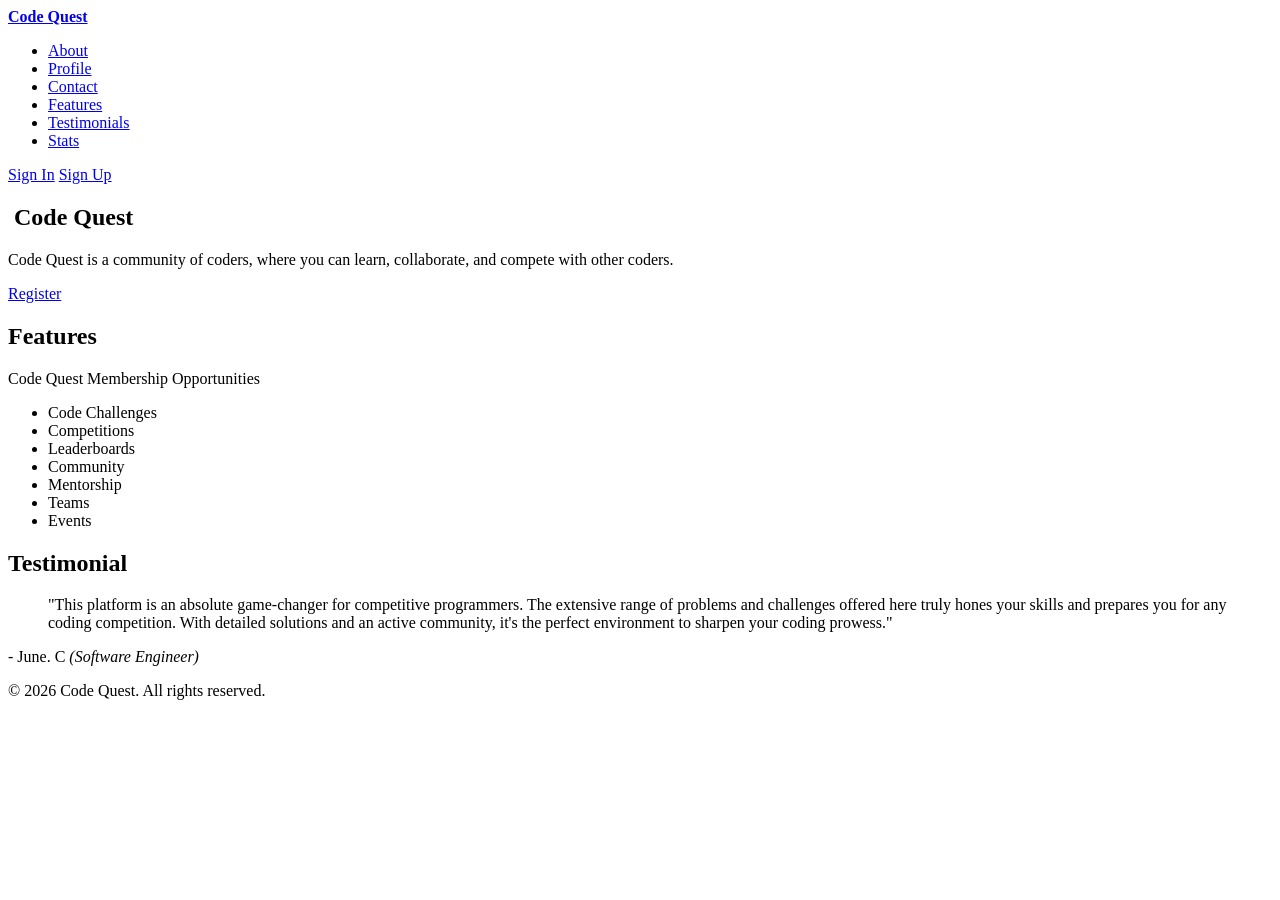
==== index.html @ 1eb3b2ab "HTML phase 1" ====
<!DOCTYPE html>
<html lang="en">
<head>
    <meta charset="UTF-8">
    <meta name="viewport" content="width=device-width, initial-scale=1.0">
    <title>Code Quest</title>
</head>
<body>
    <!-- Navbar -->
    <header>
        <nav>
            <div class="logo">
                <a href="index.html"><strong>Code Quest</strong></a>
            </div>
            <ul class="nav-links">
                <li><a href="about.html">About</a></li>
                <li><a href="profile.html">Profile</a></li>
                <li><a href="contact.html">Contact</a></li>
                <li><a href="features.html">Features</a></li>
                <li><a href="testimonial.html">Testimonials</a></li>
                <li><a href="stats.html">Stats</a></li>
            </ul>
            <div class="nav-cta">
                <!-- <a href="https://codequest.com/register">Register</a> -->
                <a href="signin.html" class="btn-secondary">Sign In</a>
                <a href="signup.html" class="btn-primary">Sign Up</a>
            </div>
        </nav>
    </header>

    <main>
        <section class="hero">
            <div class="hero-content">
                <h1>
                    <img src="assets/logo.svg" alt="" class="title-logo">
                    Code Quest
                    <img src="assets/logo.svg" alt="" class="title-logo">
                </h1>
                <p>Code Quest is a community of coders, where you can learn, collaborate, and compete with other coders.</p>
                <a href="https://codequest.com/register" class="btn-primary">Register</a>
            </div>
        </section>

        <section class="features">
            <div class="features-content">
                <h2>Features</h2>
                <p>Code Quest Membership Opportunities</p>
                <ul>
                    <li>Code Challenges</li>
                    <li>Competitions</li>
                    <li>Leaderboards</li>
                    <li>Community</li>
                    <li>Mentorship</li>
                    <li>Teams</li>
                    <li>Events</li>
                </ul>
            </div>
        </section>
    </main>

    <!-- testimonial-->
    <section class="testimonial-section">

        <h2>Testimonial</h2>

        <div class="testimonial-card">
        <blockquote>
            "This platform is an absolute game-changer for competitive programmers. The extensive range of problems and challenges offered here truly hones your skills and prepares you for any coding competition. With detailed solutions and an active community, it's the perfect environment to sharpen your coding prowess."
        </blockquote>
        <p class="author"> - June. C <cite>(Software Engineer)</cite></p>
        </div>
    </section>

    <!-- Footer -->
    <footer>
        <div class="footer-content">
            <p>&copy; 2026 Code Quest. All rights reserved.</p>
        </div>
    </footer>
</body>
</html>
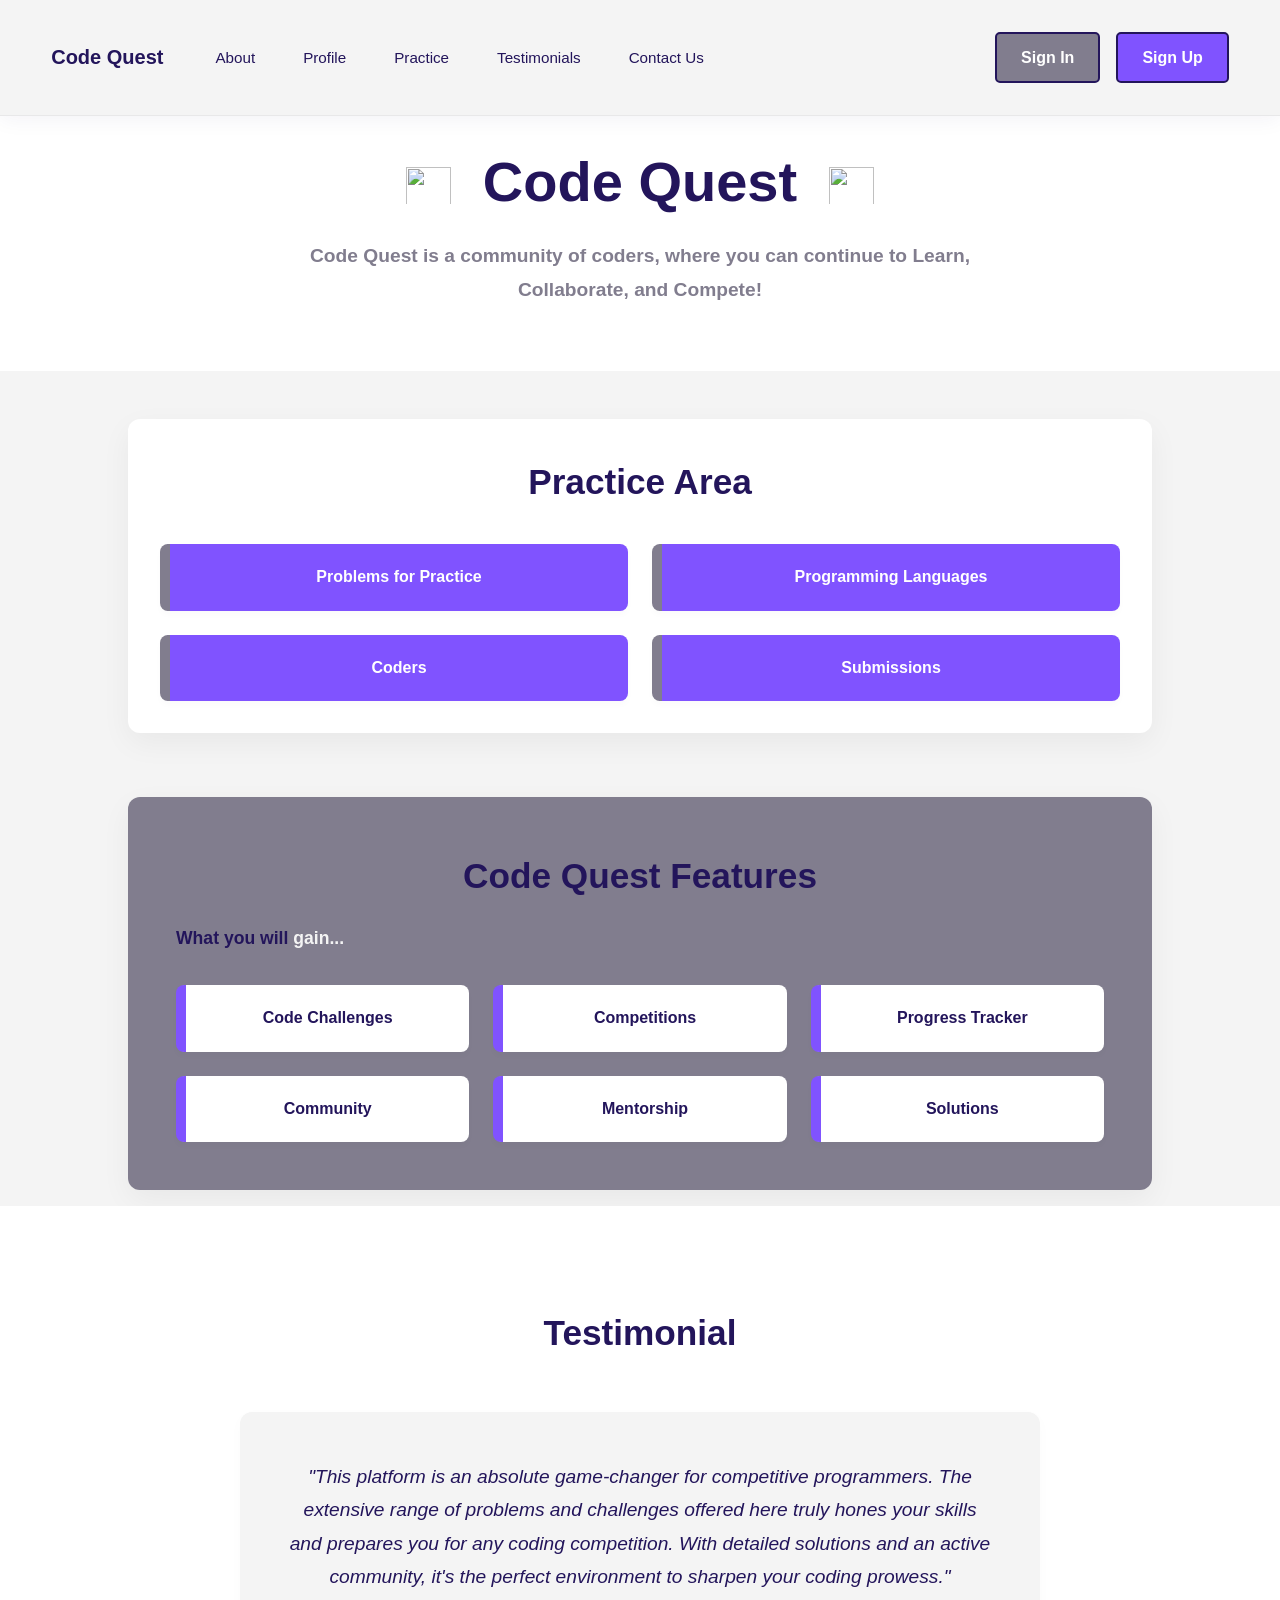
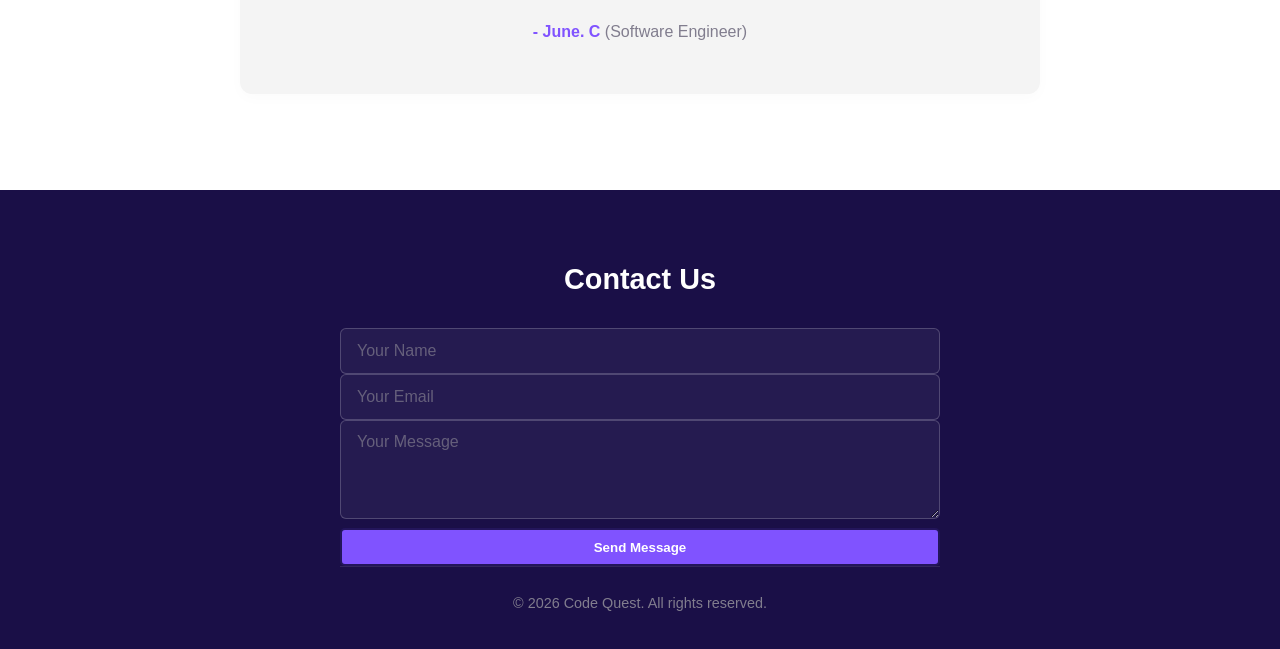
==== commit 26a013b5: "css first three pages" ====
--- a/index.html
+++ b/index.html
@@ -4,6 +4,7 @@
     <meta charset="UTF-8">
     <meta name="viewport" content="width=device-width, initial-scale=1.0">
     <title>Code Quest</title>
+    <link rel="stylesheet" href="style.css">
 </head>
 <body>
     <!-- Navbar -->
@@ -15,19 +16,19 @@
             <ul class="nav-links">
                 <li><a href="about.html">About</a></li>
                 <li><a href="profile.html">Profile</a></li>
-                <li><a href="contact.html">Contact</a></li>
-                <li><a href="features.html">Features</a></li>
+                <li><a href="practice.html">Practice</a></li>
                 <li><a href="testimonial.html">Testimonials</a></li>
-                <li><a href="stats.html">Stats</a></li>
+                <li><a href="contactus.html">Contact Us</a></li>
             </ul>
             <div class="nav-cta">
                 <!-- <a href="https://codequest.com/register">Register</a> -->
+                <h2>Register</h2>
                 <a href="signin.html" class="btn-secondary">Sign In</a>
                 <a href="signup.html" class="btn-primary">Sign Up</a>
             </div>
         </nav>
     </header>
-
+    <!-- hero section-->
     <main>
         <section class="hero">
             <div class="hero-content">
@@ -36,23 +37,35 @@
                     Code Quest
                     <img src="assets/logo.svg" alt="" class="title-logo">
                 </h1>
-                <p>Code Quest is a community of coders, where you can learn, collaborate, and compete with other coders.</p>
-                <a href="https://codequest.com/register" class="btn-primary">Register</a>
+                <p>Code Quest is a community of coders, where you can continue to Learn, Collaborate, and Compete!</p>
             </div>
         </section>
 
-        <section class="features">
-            <div class="features-content">
-                <h2>Features</h2>
-                <p>Code Quest Membership Opportunities</p>
-                <ul>
+    <!-- practice section-->
+        <section class="practice-section">
+            <div class="practice-card">
+                <h2>Practice Area</h2>
+                <ul class="practice-content">
+                    <li>Problems for Practice</li>
+                    <li>Programming Languages</li>
+                    <li>Coders</li>
+                    <li>Submissions</li>
+                </ul>
+            </div>
+        </section>
+
+    <!-- features section-->
+        <section class="features-section">
+            <div class="features-card">
+                <h2>Code Quest Features</h2>
+                <p> What you will <span>gain...</span></p>
+                <ul class="features-content">
                     <li>Code Challenges</li>
                     <li>Competitions</li>
-                    <li>Leaderboards</li>
+                    <li>Progress Tracker</li>
                     <li>Community</li>
                     <li>Mentorship</li>
-                    <li>Teams</li>
-                    <li>Events</li>
+                    <li>Solutions</li>
                 </ul>
             </div>
         </section>
@@ -72,9 +85,24 @@
     </section>
 
     <!-- Footer -->
-    <footer>
-        <div class="footer-content">
+    <footer class="footer-section">
+        <div class="footer-container">
+            <form class="footer-form" action="#" method="POST">
+                <h3>Contact Us</h3>
+                <div class="footer-input-group">
+                    <input type="text" name="name" placeholder="Your Name" required>
+                </div>
+                <div class="footer-input-group">
+                    <input type="email" name="email" placeholder="Your Email" required>
+                </div>
+                <div class="footer-input-group">
+                    <textarea name="message" rows="4" placeholder="Your Message" required></textarea>
+                </div>
+                <button type="submit" class="btn-primary">Send Message</button>
+            </form>
+            <div class="footer-content">
             <p>&copy; 2026 Code Quest. All rights reserved.</p>
+            </div>
         </div>
     </footer>
 </body>
--- a/style.css
+++ b/style.css
@@ -0,0 +1,487 @@
+@import url('https://googleapis.com');
+
+/* color palette */
+:root {
+  --primary: #8053FF;
+  --body-text: #23155B;
+  --gray-light: #817d8e;
+  --white: #ffffff;
+  --bg-color: #f4f4f4;
+  --dark-purple: #1a0f47; 
+  
+  /* Typography Variables*/
+  --font-main: 'Martel Sans', 'Noto Sans Khojki', sans-serif;
+}
+
+* {
+  box-sizing: border-box;
+  margin: 0;
+  padding: 0;
+}
+
+header {
+  background-color: var(--bg-color);
+  box-shadow: 0 4px 20px rgba(35, 21, 91, 0.05);
+  border-bottom: 1px solid rgba(129, 125, 142, 0.1) ;
+  position: sticky;
+  top: 0;
+  z-index: 100;
+}
+
+body {
+  font-family: var(--font-main);
+  background-color: var(--bg-color);
+  color: var(--body-text);
+  line-height: 1.75;
+}
+/* navbar */
+
+.btn-primary {
+  display: inline-block;
+  background-color: var(--primary);
+  color: var(--white);
+  padding: 0.6rem 1.5rem;
+  border: 2px solid var(--body-text);
+  border-radius: 5px;
+  cursor: pointer;
+  font-weight: 700;
+  text-decoration: none;
+  transition: background-color 0.2s ease;
+}
+
+.btn-primary:hover {
+  background-color: var(--body-text);
+}
+
+.btn-secondary {
+  color: var(--white);
+  border: 2px solid var(--body-text);
+  background-color: var(--gray-light);
+  padding: 0.6rem 1.5rem;
+  text-decoration: none;
+  font-weight: 700;
+  border-radius: 5px;
+  transition: all 0.2s ease;
+}
+
+.btn-secondary:hover {
+  background-color: var(--body-text);
+}
+
+.logo a {
+  display: flex;
+  text-decoration: none;
+  color: var(--body-text);
+  font-size: 1.25rem;
+}
+
+nav {
+  display: grid;
+  grid-template-columns: auto max-content 1fr;
+  align-items: center;
+  padding: 2rem 4%;
+  max-width: 1400px;
+  margin: 0 auto;
+  gap: 3.25rem;
+}
+
+.nav-links {
+  display: flex;
+  flex-direction: row;
+  flex-wrap: nowrap; 
+  list-style: none;
+  text-align: center;
+  gap: 3rem;             /* Balanced spacing */
+  width: 100%;
+  margin: 0;
+  padding: 0;
+}
+
+.nav-links a {
+  text-decoration: none;
+  color: var(--body-text);
+  font-size: 0.95rem;
+  font-weight: 500;
+  white-space: nowrap;     /* Hard block against individual word wrapping */
+}
+
+.nav-cta {
+  display: flex;
+  justify-content: flex-end; /* Forces buttons to stick cleanly to the right side */
+  align-items: center;
+  gap: 1rem;
+}
+
+.nav-cta h2 {
+  display: none; /* Hides the extra heading text in the CTA area */
+}
+
+/* Hero Section */
+.hero {
+  display: flex;
+  align-items: center;
+  justify-content: center;
+  padding: 2rem 5%;
+  text-align: center;
+  background-color: var(--white);
+}
+
+.hero-content {
+  max-width: 700px;
+}
+
+.hero-content h1 {
+  font-size: 3.5rem;
+  margin-bottom: 1.5rem;
+  line-height: 1.2;
+  display: flex;
+  align-items: center;
+  justify-content: center;
+  gap: 2rem;
+}
+
+.title-logo {
+  width: 45px;
+  height: 45px;
+}
+
+.hero-content p {
+  font-size: 1.2rem;
+  color: var(--gray-light);
+  font-weight: 700;
+  margin-bottom: 2rem;
+}
+
+/*Practice Area*/
+.practice-section {
+  padding: 3rem 10%;
+  max-width: 1400px;
+  margin: 0 auto;
+}
+
+.practice-card {
+  background-color: var(--white);
+  padding: 2rem;
+  border-radius: 12px;
+  box-shadow: 0 10px 30px rgba(0,0,0,0.05);
+  width: auto;
+}
+
+.practice-card h2 {
+  text-align: center;
+  font-size: 2.2rem;
+  margin-bottom: 2rem
+}
+
+.practice-content {
+  display: grid;
+  grid-template-columns: repeat(2, 1fr);
+  gap: 1.5rem;
+  list-style: none;
+}
+
+.practice-content li {
+  background: var(--primary);
+  padding: 1.2rem;
+  border-radius: 8px;
+  text-align: center;
+  font-weight: 700;
+  box-shadow: 0 4px 6px rgba(0, 0, 0, 0.02);
+  border-left: 10px solid var(--gray-light);
+  color: var(--white);
+}
+
+/* Features Sections */
+.features-section {
+  padding: 1rem 10%;
+  max-width: 1400px;
+  margin: 0 auto;
+}
+
+.features-card {
+  background-color: var(--gray-light);
+  padding: 3rem;
+  border-radius: 12px;
+  box-shadow: 0 10px 30px rgba(0,0,0,0.05);
+  width: auto;
+}
+
+.features-card h2 {
+  text-align: center;
+  font-size: 2.2rem;
+  margin-bottom: 1rem
+}
+
+.features-card p {
+  text-align: left;
+  color: var(--body-text);
+  font-size: 1.1rem;
+  font-weight: 700;
+  margin-top: 0rem;
+  margin-bottom: 2rem;
+}
+
+.features-card p span {
+  color:var(--bg-color);
+  font-weight: 700;
+}
+
+.features-content {
+  display: grid;
+  grid-template-columns: repeat(3, 1fr);
+  gap: 1.5rem;
+  list-style: none;
+}
+
+.features-content li {
+  background: var(--white);
+  padding: 1.2rem;
+  border-radius: 8px;
+  text-align: center;
+  font-weight: 700;
+  box-shadow: 0 4px 6px rgba(0, 0, 0, 0.02);
+  border-left: 10px solid var(--primary);
+}
+
+/* Testimonials Section */
+.testimonial-section {
+  padding: 6rem 10%;
+  background-color: var(--white);
+  text-align: center;
+}
+
+.testimonial-section h2 {
+  font-size: 2.2rem;
+  margin-bottom: 3rem;
+}
+.testimonial-card {
+  background: var(--bg-color);
+  padding: 3rem;
+  border-radius: 12px;
+  max-width: 800px;
+  margin: 0 auto;
+  box-shadow: 0 4px 15px rgba(0, 0, 0, 0.02);
+}
+
+.testimonial-card blockquote {
+  font-size: 1.2rem;
+  font-style: italic;
+  margin-bottom: 1.5rem;
+  color: var(--body-text);
+}
+
+.testimonial-card .author {
+  font-weight: 700;
+  color: var(--primary);
+}
+
+.testimonial-card cite {
+  font-weight: 300;
+  color: var(--gray-light);
+  font-style: normal;
+}
+
+/* Footer  */
+.footer-section {
+  background-color: var(--dark-purple);
+  color: var(--white);
+  padding: 4rem 10% 2rem;
+  text-align: center;
+}
+
+.footer-container {
+  max-width: 600px;
+  margin: 0 auto;
+  text-align: center;
+}
+.footer-form h3 {
+  font-size: 1.8rem;
+  margin-bottom: 1.5rem;
+  color: var(--white);
+}
+
+.footer-form input,
+.footer-form textarea {
+  width: 100%;
+  padding: 0.8rem 1rem;
+  border: 1px solid rgba(255, 255, 255, 0.2);
+  background: rgba(255, 255, 255, 0.05); /* Transparent input background panels */
+  color: var(--white);
+  border-radius: 6px;
+  font-family: var(--font-main);
+  font-size: 1rem;
+  transition: all 0.2s ease;
+}
+
+.footer-form textarea {
+  resize: vertical;
+}
+
+.footer-form input:focus,
+.footer-form textarea:focus {
+  outline: none;
+  border-color: var(--primary);
+  background: rgba(255, 255, 255, 0.1);
+}
+
+.footer-form input::placeholder,
+.footer-form textarea::placeholder {
+  color: var(--gray-light);
+  opacity: 0.7;
+}
+
+.footer-form .btn-primary {
+  width: 100%;
+}
+
+.footer-content p {
+  color: var(--gray-light);
+  font-size: 0.9rem;
+  border-top: 1px solid rgba(255, 255, 255, 0.1);
+  padding-top: 1.5rem;
+}
+
+/* signup page */
+
+.logo1 {
+  text-decoration: none;
+  color: var(--body-text);
+  font-size: 1.5rem;
+}
+
+.auth-container {
+  width: 95%;
+  max-width: 450px; 
+  margin: 2rem auto; 
+  text-align: center;
+}
+
+.team-img {
+  width: 95%;
+  max-width: 450px; 
+  margin: 2rem auto;
+  opacity: 0.95;
+  border-radius: 8px;
+}
+
+.auth-header h2 {
+  margin-bottom: 2rem;
+  color: var(--body-text);
+}
+
+.team-section h2 {
+  color: var(--white);
+  margin-bottom: 2rem;
+}
+
+.auth-form {
+  background: var(--white);
+  padding: 2.5rem;
+  border-radius: 12px;
+  box-shadow: 0 15px 35px rgba(0, 0, 0, 0.08);
+  margin-bottom: 20rem;
+}
+
+.form-group {
+  margin-bottom: 1rem;
+}
+
+.form-group input {
+  width: 100%;
+  padding: 0.85rem 1.1rem;
+  border: 1px solid rgba(129, 125, 142, 0.4);
+  border-radius: 8px;
+  color: var(--body-text);
+  font-family: var(--font-main);
+  font-size: 1rem;
+  background-color: var(--white);
+  transition: all 0.2s ease;
+}
+
+.team-section {
+  text-align: center;
+}
+
+/*50/50 horizontal gradient split*/
+body:has(.auth-container) {
+  min-height: 100vh;
+  display: flex;
+  flex-direction: column;
+  justify-content: space-between;
+  background: linear-gradient(
+    to bottom, 
+    var(--bg-color) 0%, 
+    var(--bg-color) 50%, 
+    var(--dark-purple) 50%, 
+    var(--dark-purple) 100%
+  )
+}
+
+/* Highlights text fields smoothly when selected */
+.form-group input:focus {
+  outline: none;
+  border-color: var(--primary);
+  box-shadow: 0 0 0 3px rgba(128, 83, 255, 0.15);
+}
+
+.auth-form .btn-primary {
+  width: 100%;
+  padding: 0.85rem;
+  font-size: 1rem;
+  margin-top: 1rem;
+  margin-bottom: 1.2rem;
+}
+
+.auth-account p {
+  color: var(--gray-light);
+  font-size: 0.9rem;
+}
+
+.auth-account a {
+  color: var(--primary);
+  text-decoration: none;
+  font-weight: 700;
+}
+
+.auth-account a:hover {
+  text-decoration: underline;
+}
+
+/* signup page */
+
+.signin-form {
+  display: flex;
+  flex-direction: column;
+  align-items: center;    /* This finally forces the Sign In button dead-center */
+  width: 100%;
+}
+
+/* 2. Protects email and password fields from shrinking */
+.signin-form .form-group {
+  width: 100%;
+}
+
+.auth-banner {
+  display: flex;
+  justify-content: center;
+  width: 100%;
+  margin-top: 2rem;
+}
+
+.auth-banner .coding-image {
+  max-width: 100%;
+  height: auto;
+}
+
+.auth-header {
+  margin-bottom: 2.5rem;
+}
+
+.signin-form .btn-primary {
+  margin-top: 2rem;
+  margin-bottom: 2rem;
+}
+
+.signin-form .form-group {
+  margin-bottom: 1rem; /* Keeps a clean, uniform gap between the fields */
+}
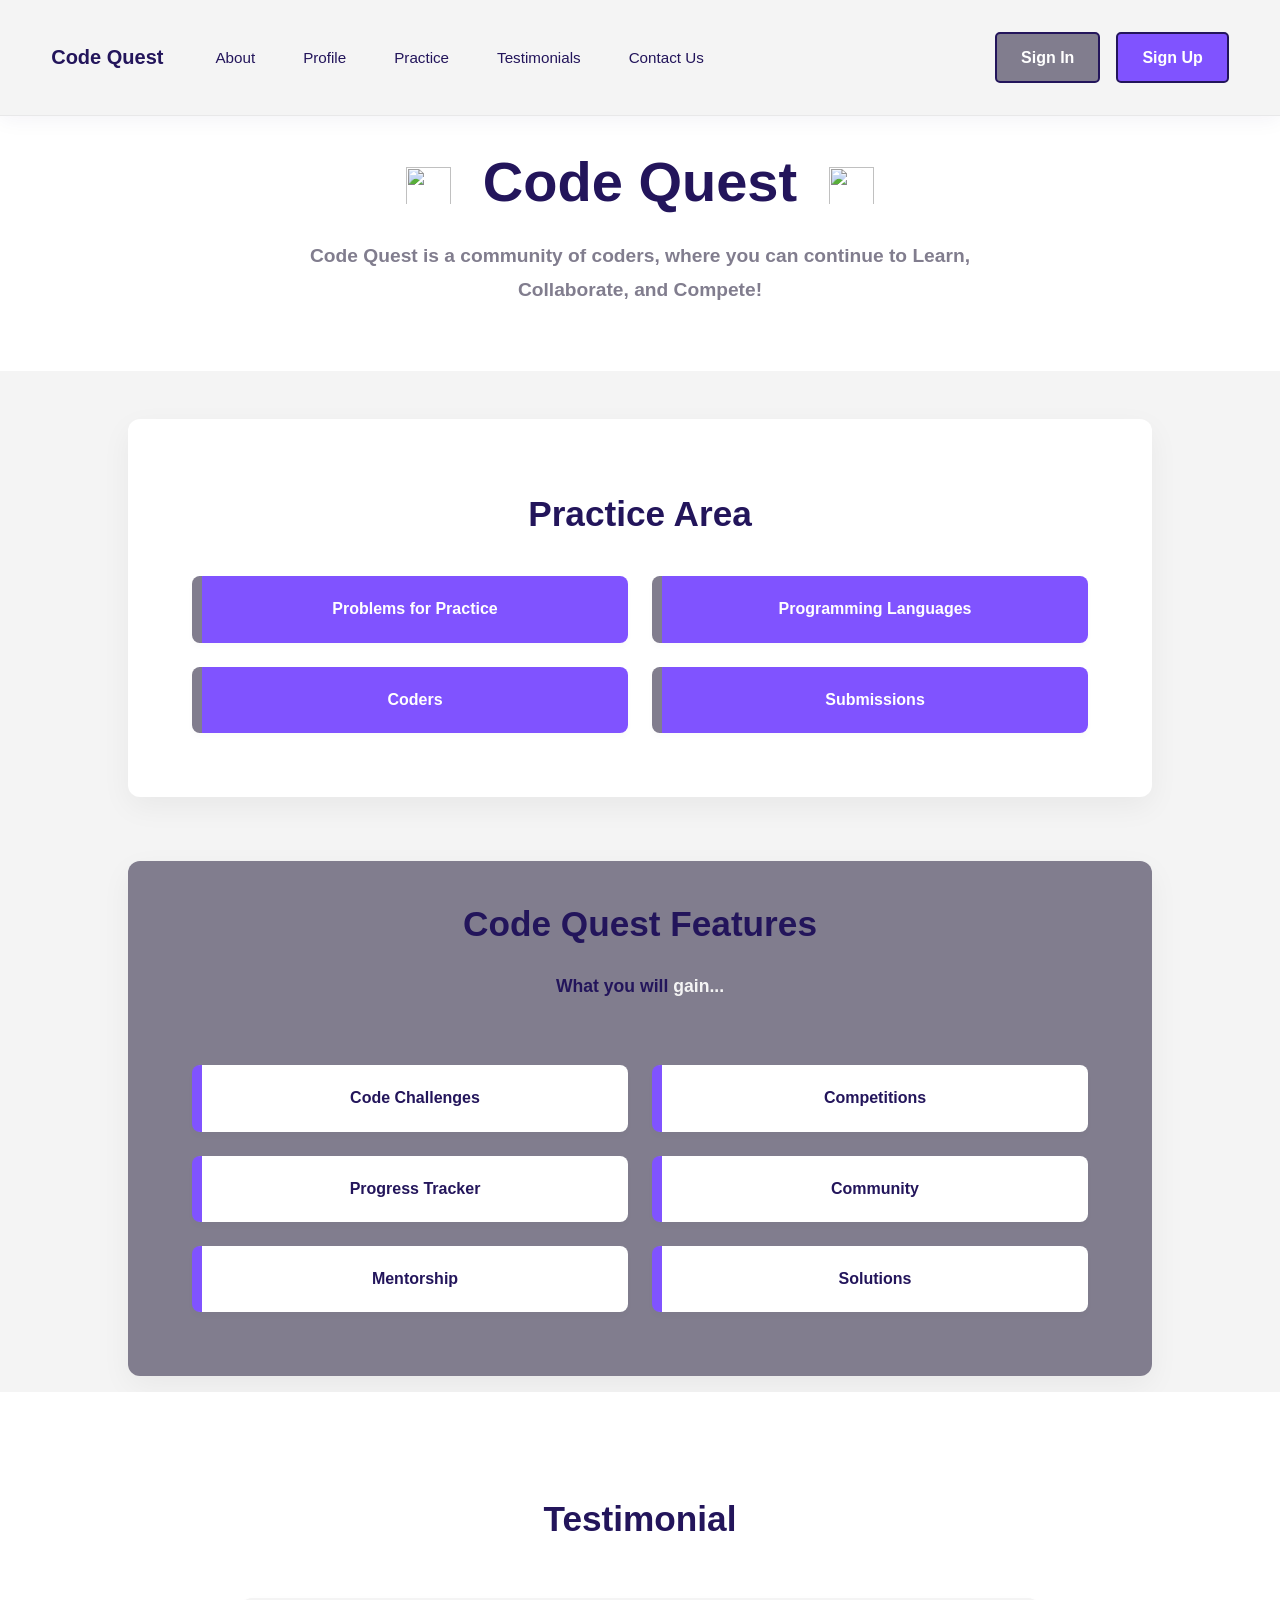
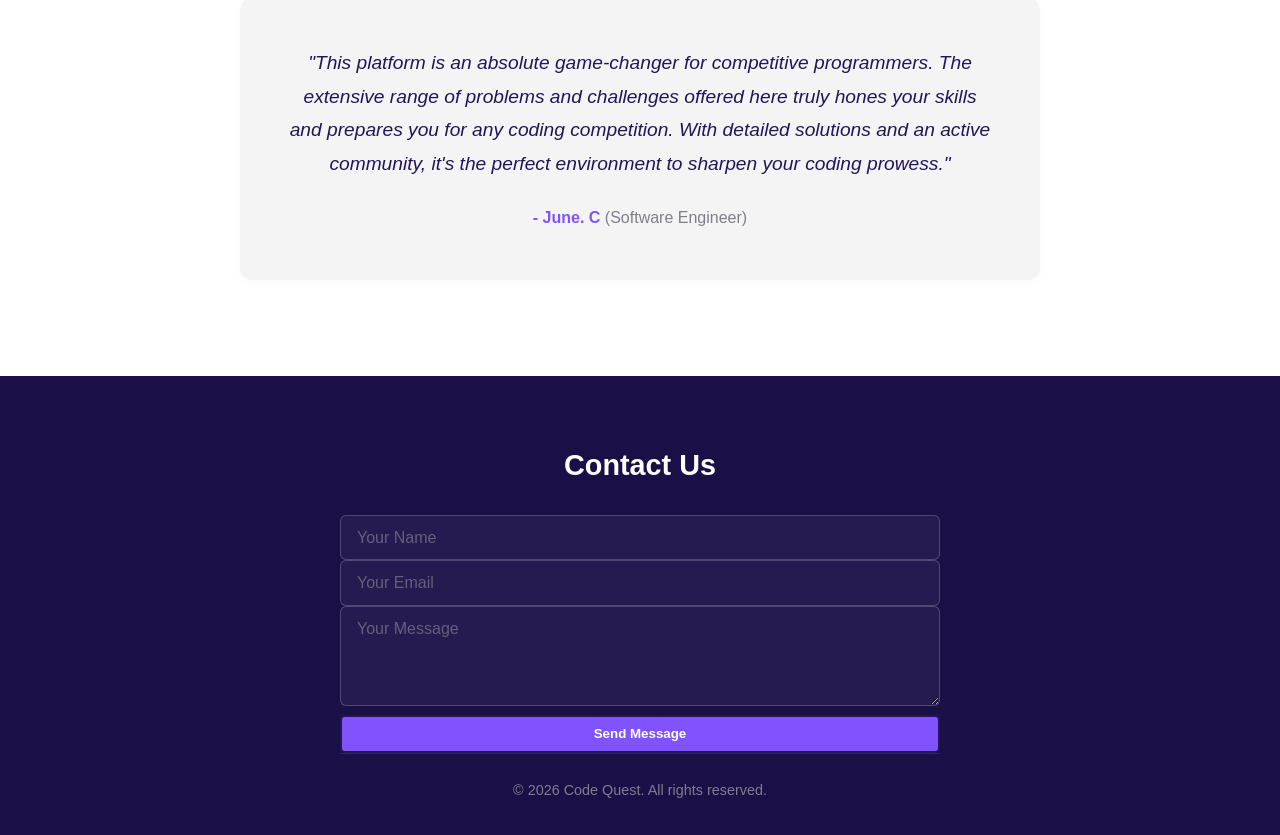
==== commit 11faddb0: "responsive layout" ====
--- a/index.html
+++ b/index.html
@@ -26,6 +26,9 @@
                 <a href="signin.html" class="btn-secondary">Sign In</a>
                 <a href="signup.html" class="btn-primary">Sign Up</a>
             </div>
+            <button type="button" class="menu-toggle" aria-label="Toggle navigation">
+            ☰
+            </button>
         </nav>
     </header>
     <!-- hero section-->
@@ -69,20 +72,20 @@
                 </ul>
             </div>
         </section>
+
+        <!-- testimonial-->
+        <section class="testimonial-section">
+
+            <h2>Testimonial</h2>
+
+            <div class="testimonial-card">
+            <blockquote>
+                "This platform is an absolute game-changer for competitive programmers. The extensive range of problems and challenges offered here truly hones your skills and prepares you for any coding competition. With detailed solutions and an active community, it's the perfect environment to sharpen your coding prowess."
+            </blockquote>
+            <p class="author"> - June. C <cite>(Software Engineer)</cite></p>
+            </div>
+        </section>
     </main>
-
-    <!-- testimonial-->
-    <section class="testimonial-section">
-
-        <h2>Testimonial</h2>
-
-        <div class="testimonial-card">
-        <blockquote>
-            "This platform is an absolute game-changer for competitive programmers. The extensive range of problems and challenges offered here truly hones your skills and prepares you for any coding competition. With detailed solutions and an active community, it's the perfect environment to sharpen your coding prowess."
-        </blockquote>
-        <p class="author"> - June. C <cite>(Software Engineer)</cite></p>
-        </div>
-    </section>
 
     <!-- Footer -->
     <footer class="footer-section">
--- a/style.css
+++ b/style.css
@@ -19,6 +19,13 @@
   padding: 0;
 }
 
+body {
+  font-family: var(--font-main);
+  background-color: var(--bg-color);
+  color: var(--body-text);
+  line-height: 1.75;
+}
+
 header {
   background-color: var(--bg-color);
   box-shadow: 0 4px 20px rgba(35, 21, 91, 0.05);
@@ -28,14 +35,16 @@
   z-index: 100;
 }
 
-body {
-  font-family: var(--font-main);
-  background-color: var(--bg-color);
-  color: var(--body-text);
-  line-height: 1.75;
-}
+.menu-toggle {
+  display: block; 
+  font-size: 28px;
+  background: none;
+  border: none;
+  color: #ffffff;
+  cursor: pointer;
+}
+
 /* navbar */
-
 .btn-primary {
   display: inline-block;
   background-color: var(--primary);
@@ -76,25 +85,26 @@
 }
 
 nav {
-  display: grid;
-  grid-template-columns: auto max-content 1fr;
+  display: flex;
+  justify-content: space-between;
   align-items: center;
   padding: 2rem 4%;
   max-width: 1400px;
   margin: 0 auto;
-  gap: 3.25rem;
+  gap: 1.5rem;
 }
 
 .nav-links {
-  display: flex;
-  flex-direction: row;
+  display: none;
+  flex-direction: column;
+  position: absolute;
   flex-wrap: nowrap; 
   list-style: none;
   text-align: center;
-  gap: 3rem;             /* Balanced spacing */
+  gap: 2rem;             /* Balanced spacing */
   width: 100%;
   margin: 0;
-  padding: 0;
+  padding: 20px 0;
 }
 
 .nav-links a {
@@ -114,6 +124,10 @@
 
 .nav-cta h2 {
   display: none; /* Hides the extra heading text in the CTA area */
+}
+
+.nav-links.active {
+  display: flex; 
 }
 
 /* Hero Section */
@@ -161,7 +175,7 @@
 
 .practice-card {
   background-color: var(--white);
-  padding: 2rem;
+  padding: 4rem;
   border-radius: 12px;
   box-shadow: 0 10px 30px rgba(0,0,0,0.05);
   width: auto;
@@ -175,6 +189,8 @@
 
 .practice-content {
   display: grid;
+  text-align: center;
+  justify-content: center;
   grid-template-columns: repeat(2, 1fr);
   gap: 1.5rem;
   list-style: none;
@@ -199,8 +215,11 @@
 }
 
 .features-card {
+  display: block;
   background-color: var(--gray-light);
-  padding: 3rem;
+  text-align: center;
+  gap: 1.5rem;
+  padding: 2rem;
   border-radius: 12px;
   box-shadow: 0 10px 30px rgba(0,0,0,0.05);
   width: auto;
@@ -209,11 +228,11 @@
 .features-card h2 {
   text-align: center;
   font-size: 2.2rem;
-  margin-bottom: 1rem
+  margin-bottom: 1rem;
 }
 
 .features-card p {
-  text-align: left;
+  text-align: center;
   color: var(--body-text);
   font-size: 1.1rem;
   font-weight: 700;
@@ -228,12 +247,22 @@
 
 .features-content {
   display: grid;
-  grid-template-columns: repeat(3, 1fr);
+  grid-template-columns: repeat(2, 1fr);
   gap: 1.5rem;
-  list-style: none;
+  justify-content: center;
+  align-content: cnetre;
+  width: 100%;
+  padding: 2rem;
+  border-radius: 8px;
+  box-sizing: border-box;
 }
 
 .features-content li {
+  display: flex;
+  flex-direction: column;
+  justify-content: centre;
+  align-items: center;
+  text-align: center;
   background: var(--white);
   padding: 1.2rem;
   border-radius: 8px;
@@ -484,4 +513,41 @@
 
 .signin-form .form-group {
   margin-bottom: 1rem; /* Keeps a clean, uniform gap between the fields */
+}
+
+@media (min-width: 768px) {
+  nav {
+    gap: 3.25rem; /* Restores your original wide spacing */
+  }
+
+  .nav-links {
+    display: flex;         
+    flex-direction: row;    
+    position: static;
+    gap: 3rem;    
+    width: auto;           
+    padding: 0;
+    background-color: transparent;
+    order: 2;
+    pointer-events: none;
+    z-index: 5;
+  }
+
+  .nav-links a {
+    pointer-events: auto; 
+    text-decoration: none;
+    color: var(--body-text);
+    font-size: 0.95rem;
+    font-weight: 500;
+    white-space: nowrap;
+  }
+
+  .nav-cta {
+    order: 3; 
+    margin-left: auto;
+  }
+
+  .menu-toggle {
+    display: none;         /* Hides your hamburger button on desktop */
+  }
 }
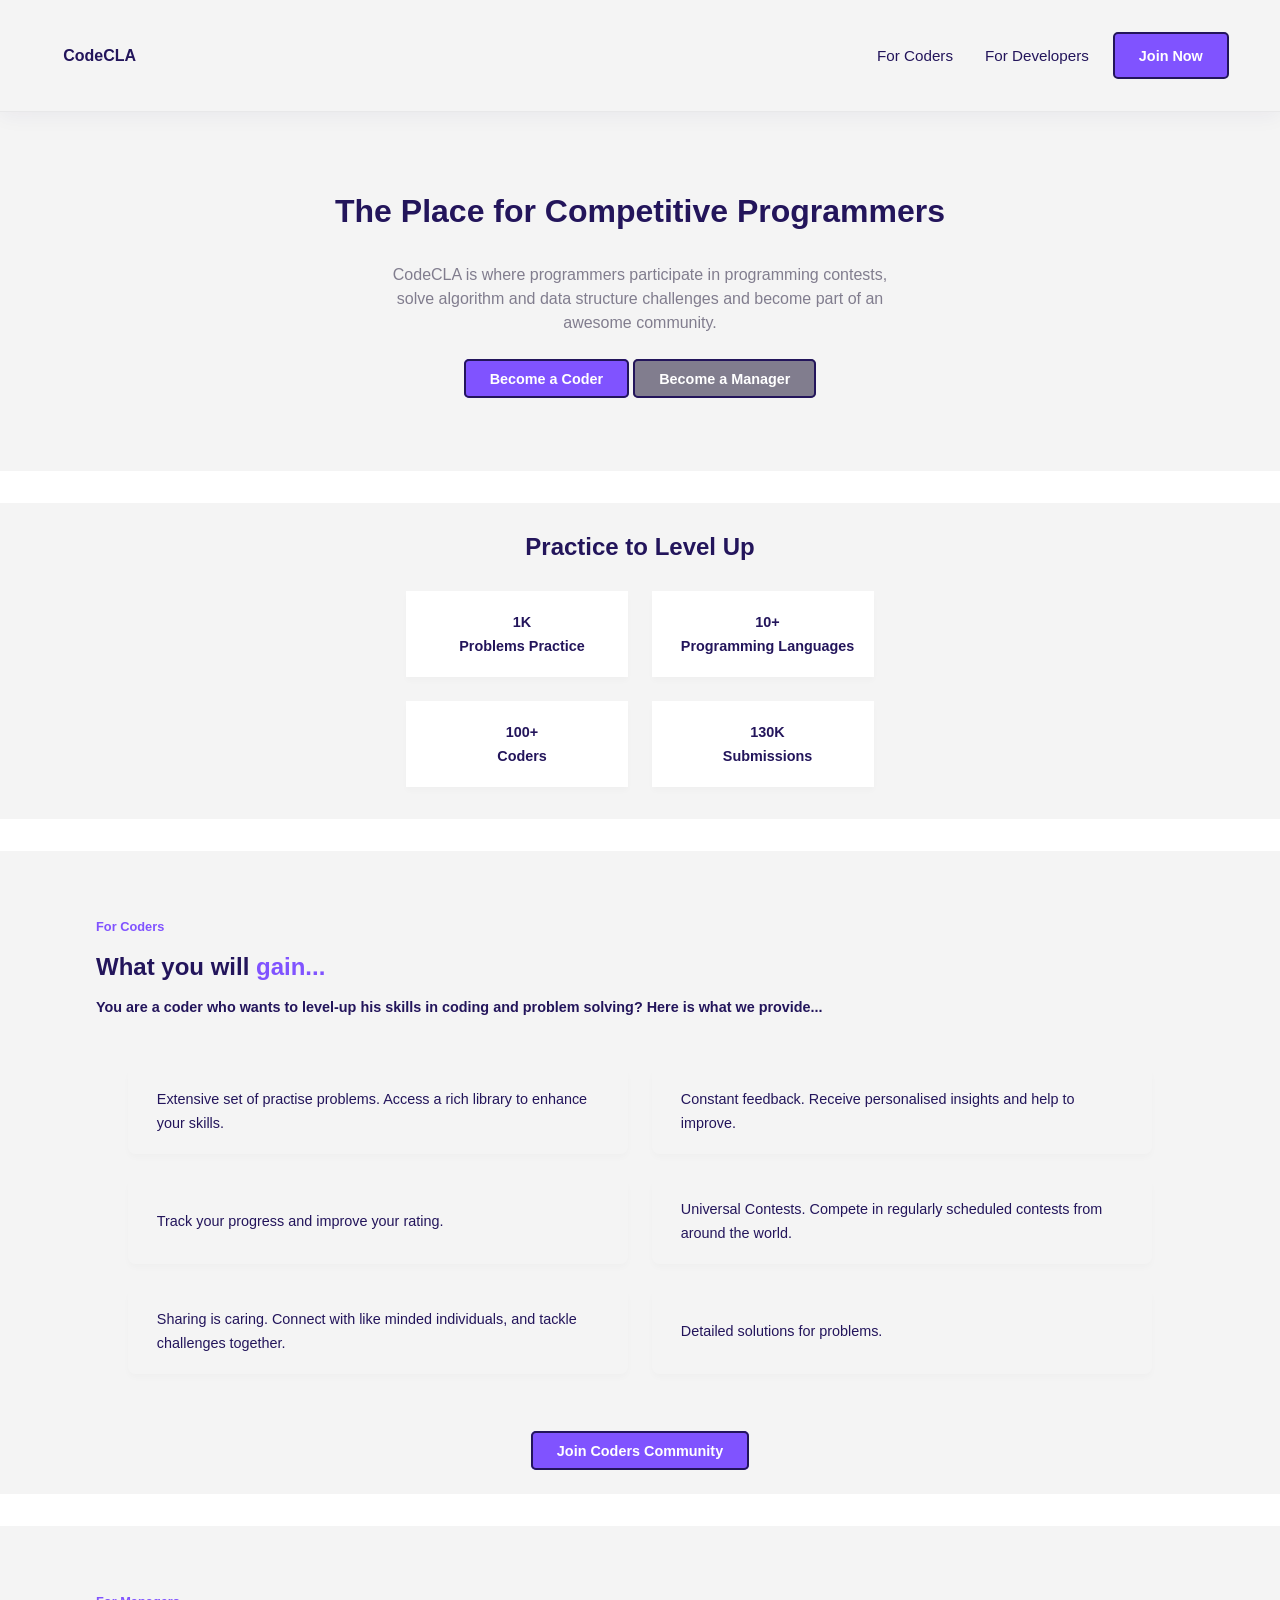
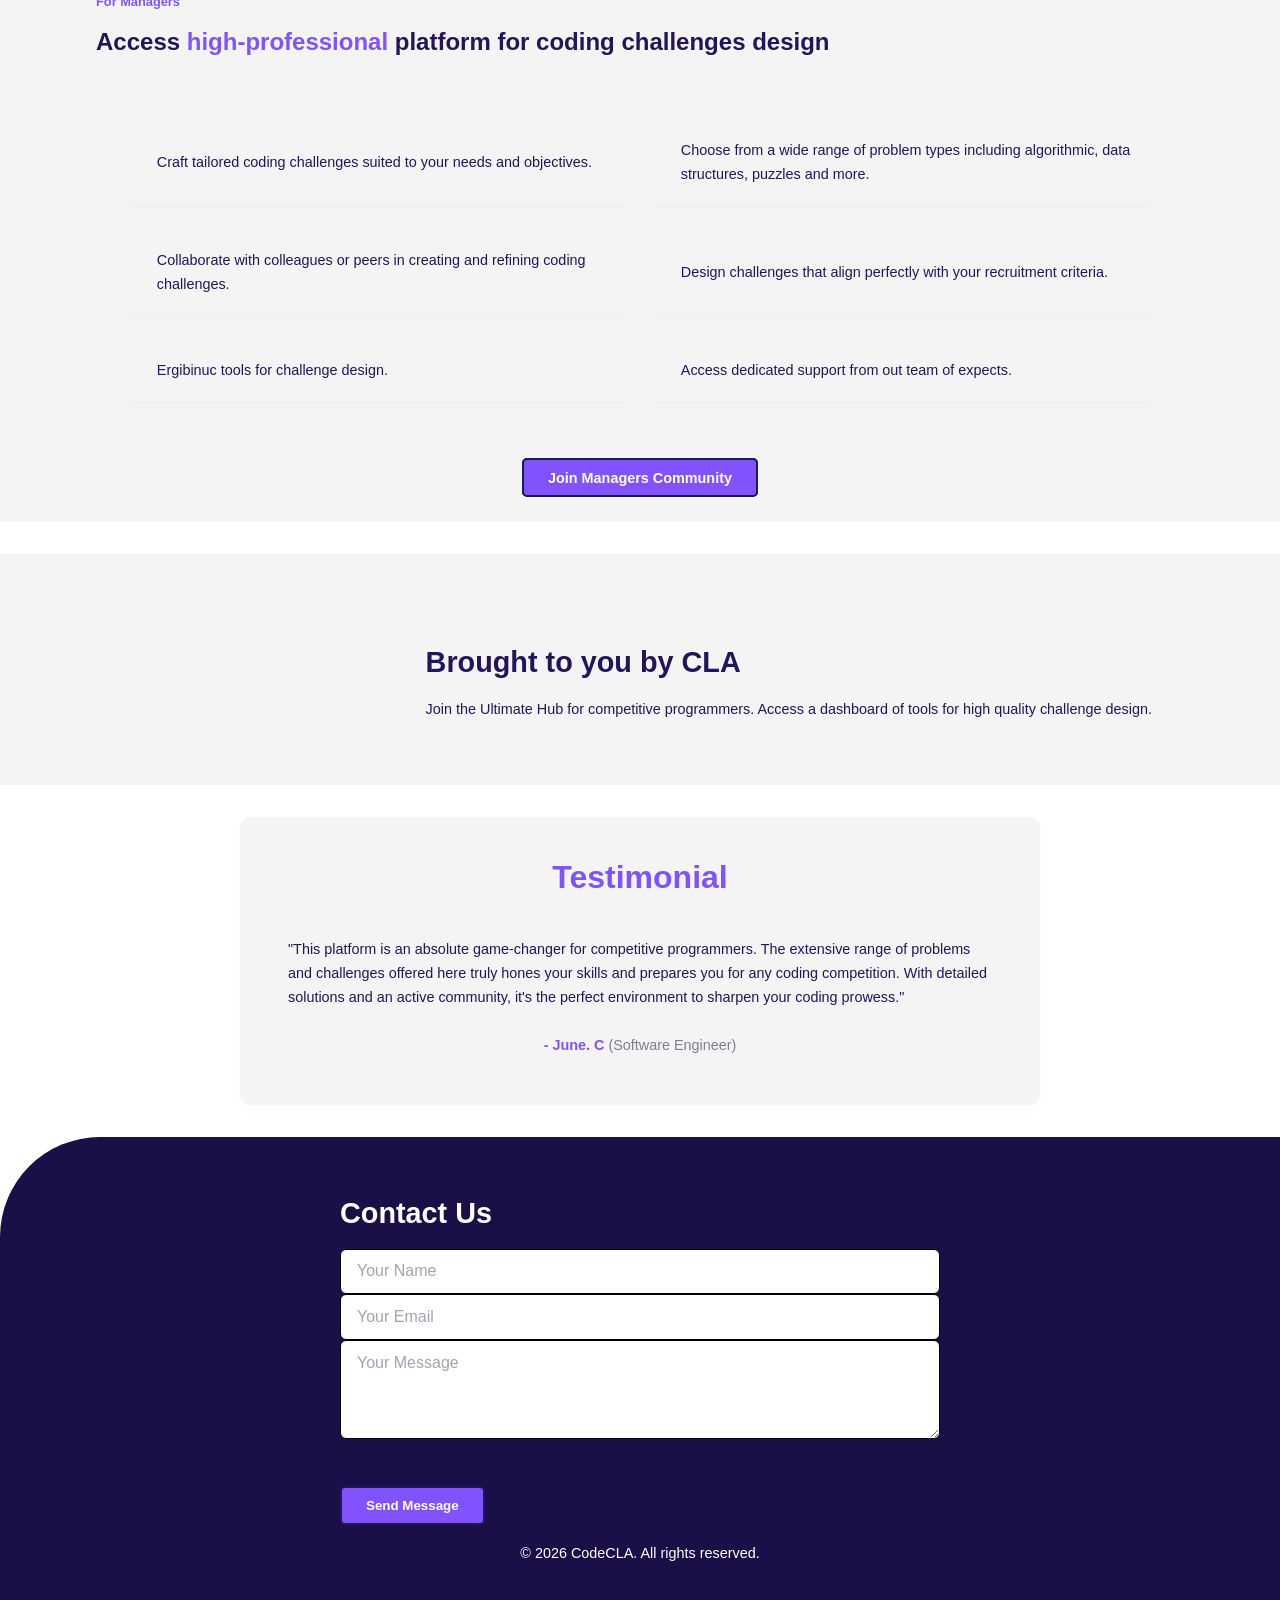
==== commit 0dfe77d3: "matching the task" ====
--- a/index.html
+++ b/index.html
@@ -3,7 +3,7 @@
 <head>
     <meta charset="UTF-8">
     <meta name="viewport" content="width=device-width, initial-scale=1.0">
-    <title>Code Quest</title>
+    <title>Code CLA</title>
     <link rel="stylesheet" href="style.css">
 </head>
 <body>
@@ -11,100 +11,137 @@
     <header>
         <nav>
             <div class="logo">
-                <a href="index.html"><strong>Code Quest</strong></a>
+                <img src="assets/logo.svg" alt="" class="title-logo">
+                <a href="index.html">
+                    <span class="logo-full">CodeCLA</span>
+                    <span class="logo-short">CLA</span>
+                </a>
             </div>
             <ul class="nav-links">
-                <li><a href="about.html">About</a></li>
-                <li><a href="profile.html">Profile</a></li>
-                <li><a href="practice.html">Practice</a></li>
-                <li><a href="testimonial.html">Testimonials</a></li>
-                <li><a href="contactus.html">Contact Us</a></li>
+                <li><a href="forcoders.html">For Coders</a></li>
+                <li><a href="fordevelopers.html">For Developers</a></li>
             </ul>
             <div class="nav-cta">
-                <!-- <a href="https://codequest.com/register">Register</a> -->
+                <!-- <a href="https://codecla.com/register">Register</a> -->
                 <h2>Register</h2>
-                <a href="signin.html" class="btn-secondary">Sign In</a>
-                <a href="signup.html" class="btn-primary">Sign Up</a>
+                <a href="signup.html" class="btn-nav">Join Now</a>
             </div>
             <button type="button" class="menu-toggle" aria-label="Toggle navigation">
             ☰
             </button>
         </nav>
     </header>
+
     <!-- hero section-->
     <main>
-        <section class="hero">
-            <div class="hero-content">
-                <h1>
-                    <img src="assets/logo.svg" alt="" class="title-logo">
-                    Code Quest
-                    <img src="assets/logo.svg" alt="" class="title-logo">
-                </h1>
-                <p>Code Quest is a community of coders, where you can continue to Learn, Collaborate, and Compete!</p>
+        <section class="hero-section">
+            <div class="hero-card">
+                <h1>The Place for Competitive Programmers</h1>
+                <p class="hero-descript">
+                    CodeCLA is where programmers participate in programming contests, solve algorithm and data structure challenges and become part of an awesome community.
+                </p>
+                <a href="becomeacoder.html" class="btn-primary">Become a Coder</a>
+                <a href="becomeamanager.html" class="btn-secondary">Become a Manager</a>
             </div>
         </section>
 
     <!-- practice section-->
         <section class="practice-section">
             <div class="practice-card">
-                <h2>Practice Area</h2>
+                <h2>Practice to Level Up</h2>
                 <ul class="practice-content">
-                    <li>Problems for Practice</li>
-                    <li>Programming Languages</li>
-                    <li>Coders</li>
-                    <li>Submissions</li>
+                    <li>1K <br> Problems Practice </li>
+                    <li>10+ <br> Programming Languages</li>
+                    <li>100+ <br> Coders</li>
+                    <li>130K <br> Submissions</li>
                 </ul>
             </div>
         </section>
 
-    <!-- features section-->
-        <section class="features-section">
-            <div class="features-card">
-                <h2>Code Quest Features</h2>
-                <p> What you will <span>gain...</span></p>
-                <ul class="features-content">
-                    <li>Code Challenges</li>
-                    <li>Competitions</li>
-                    <li>Progress Tracker</li>
-                    <li>Community</li>
-                    <li>Mentorship</li>
-                    <li>Solutions</li>
+    <!-- coders section-->
+        <section class="coders-section">
+            <div class="coders-card">
+                <h2>For Coders</h2>
+                <h3>What you will <span>gain...</span></h3>
+                <p>You are a coder who wants to level-up his skills in coding and problem solving? Here is what we provide...</p>
+                <ul class="coders-content">
+                    <li>Extensive set of practise problems. Access a rich library to enhance your skills. </li>
+                    <li>Constant feedback. Receive personalised insights and help to improve. </li>
+                    <li>Track your progress and improve your rating. </li>
+                    <li>Universal Contests. Compete in regularly scheduled contests from around the world. </li>
+                    <li>Sharing is caring. Connect with like minded individuals, and tackle challenges together. </li>
+                    <li>Detailed solutions for problems. </li>
                 </ul>
             </div>
+            <a href="joincoderscommunity.html" class="btn-primary">Join Coders Community</a>
+        </section>
+
+    <!-- managers section-->
+        <section class="managers-section">
+            <div class="managers-card">
+                <h2>For Managers</h2>
+                <p>Access <span>high-professional </span>platform for coding challenges design</p>
+                <ul class="managers-content">
+                    <li>Craft tailored coding challenges suited to your needs and objectives.</li>
+                    <li>Choose from a wide range of problem types including algorithmic, data structures, puzzles and more.</li>
+                    <li>Collaborate with colleagues or peers in creating and refining coding challenges.</li>
+                    <li>Design challenges that align perfectly with your recruitment criteria.</li>
+                    <li>Ergibinuc tools for challenge design.</li>
+                    <li>Access dedicated support from out team of expects.</li>
+                </ul>
+            </div>
+            <a href="joinmangersscommunity.html" class="btn-primary">Join Managers Community</a>
+        </section>
+
+    <!-- showcase section-->
+        <section class="showcase-section">
+        <div class="showcase-alignment">
+            <div class="showcase-img">
+                <img src="assets/team.svg" alt="" class="showcase-img">
+            </div>
+            <div class="showcase-card">
+                <div class="logo1">
+                <img src="assets/logo.svg" alt="" class="title-logo">
+            </div>
+            <div class="showcase-content">
+                <h2>Brought to you by CLA</h2>
+                <p>Join the Ultimate Hub for competitive programmers. Access a dashboard of tools for high quality challenge design.</p>
+            </div>
+        </div>
+        </div>
         </section>
 
         <!-- testimonial-->
         <section class="testimonial-section">
-
-            <h2>Testimonial</h2>
-
             <div class="testimonial-card">
-            <blockquote>
-                "This platform is an absolute game-changer for competitive programmers. The extensive range of problems and challenges offered here truly hones your skills and prepares you for any coding competition. With detailed solutions and an active community, it's the perfect environment to sharpen your coding prowess."
-            </blockquote>
-            <p class="author"> - June. C <cite>(Software Engineer)</cite></p>
+                    <h2>Testimonial</h2>
+                <blockquote>
+                    "This platform is an absolute game-changer for competitive programmers. The extensive range of problems and challenges offered here truly hones your skills and prepares you for any coding competition. With detailed solutions and an active community, it's the perfect environment to sharpen your coding prowess."
+                </blockquote>
+                <img src="assets/coding.png" alt="" class="test-image">
+                <p class="author"> - June. C <cite>(Software Engineer)</cite></p>
             </div>
         </section>
     </main>
 
     <!-- Footer -->
-    <footer class="footer-section">
-        <div class="footer-container">
-            <form class="footer-form" action="#" method="POST">
+    <footer class="contact-section">
+        <div class="contact-container">
+            <form class="contact-form" action="#" method="POST">
                 <h3>Contact Us</h3>
-                <div class="footer-input-group">
+                <div class="contact-input-group">
                     <input type="text" name="name" placeholder="Your Name" required>
                 </div>
-                <div class="footer-input-group">
+                <div class="contact-input-group">
                     <input type="email" name="email" placeholder="Your Email" required>
                 </div>
-                <div class="footer-input-group">
+                <div class="contact-input-group">
                     <textarea name="message" rows="4" placeholder="Your Message" required></textarea>
                 </div>
                 <button type="submit" class="btn-primary">Send Message</button>
             </form>
-            <div class="footer-content">
-            <p>&copy; 2026 Code Quest. All rights reserved.</p>
+            <div class="footer">
+            <p>&copy; 2026 CodeCLA. All rights reserved.</p>
             </div>
         </div>
     </footer>
--- a/style.css
+++ b/style.css
@@ -1,6 +1,7 @@
 @import url('https://googleapis.com');
 
 /* color palette */
+
 :root {
   --primary: #8053FF;
   --body-text: #23155B;
@@ -9,7 +10,8 @@
   --bg-color: #f4f4f4;
   --dark-purple: #1a0f47; 
   
-  /* Typography Variables*/
+  /* fonts */
+
   --font-main: 'Martel Sans', 'Noto Sans Khojki', sans-serif;
 }
 
@@ -21,9 +23,58 @@
 
 body {
   font-family: var(--font-main);
-  background-color: var(--bg-color);
-  color: var(--body-text);
-  line-height: 1.75;
+  background-color: var(--white);
+  color: var(--body-text);
+  line-height: 1.5rem;
+  font-size: 0.9rem;
+  font-weight: 250;
+}
+
+/* buttons - general*/
+
+.btn-nav {
+  display: inline-block;
+  background-color: var(--primary);
+  color: var(--white);
+  padding: 0.6rem 1.5rem;
+  border: 2px solid var(--body-text);
+  border-radius: 5px;
+  cursor: pointer;
+  font-weight: 700;
+  text-decoration: none;
+  transition: all 0.2s ease;
+}
+
+.btn-primary {
+  background-color: var(--primary);
+  color: var(--white);
+  border: 2px solid var(--body-text);
+  padding: 0.6rem 1.5rem;
+  border-radius: 5px;
+  font-weight: 700;
+  text-decoration: none;
+  transition: all 0.2s ease;
+  margin-top: 2.5rem;
+}
+
+.btn-primary:hover {
+  background-color: var(--body-text);
+}
+
+.btn-secondary {
+  background-color: var(--gray-light);
+  color: var(--white);
+  border: 2px solid var(--body-text);
+  padding: 0.6rem 1.5rem;
+  text-decoration: none;
+  font-weight: 700;
+  border-radius: 5px;
+  transition: all 0.2s ease;
+  margin-top: 2.5rem;
+}
+
+.btn-secondary:hover {
+  background-color: var(--body-text);
 }
 
 header {
@@ -36,75 +87,56 @@
 }
 
 .menu-toggle {
-  display: block; 
+  display: none; 
   font-size: 28px;
   background: none;
   border: none;
-  color: #ffffff;
+  color: var(--primary);
   cursor: pointer;
 }
 
 /* navbar */
-.btn-primary {
-  display: inline-block;
-  background-color: var(--primary);
-  color: var(--white);
-  padding: 0.6rem 1.5rem;
-  border: 2px solid var(--body-text);
-  border-radius: 5px;
-  cursor: pointer;
-  font-weight: 700;
-  text-decoration: none;
-  transition: background-color 0.2s ease;
-}
-
-.btn-primary:hover {
-  background-color: var(--body-text);
-}
-
-.btn-secondary {
-  color: var(--white);
-  border: 2px solid var(--body-text);
-  background-color: var(--gray-light);
-  padding: 0.6rem 1.5rem;
-  text-decoration: none;
-  font-weight: 700;
-  border-radius: 5px;
-  transition: all 0.2s ease;
-}
-
-.btn-secondary:hover {
-  background-color: var(--body-text);
+
+.logo {
+  display: flex;
+  text-decoration: none;
+  align-items: center;
+  color: var(--body-text);
+  font-size: 1rem;
+  gap: 0.75rem;
 }
 
 .logo a {
-  display: flex;
-  text-decoration: none;
-  color: var(--body-text);
-  font-size: 1.25rem;
+  color: var(--body-text);
+  font-weight: 750;
+  text-decoration: none;
+}
+
+.logo-short {
+  display: none;
 }
 
 nav {
   display: flex;
-  justify-content: space-between;
   align-items: center;
   padding: 2rem 4%;
   max-width: 1400px;
-  margin: 0 auto;
+  margin: 0;
   gap: 1.5rem;
 }
 
 .nav-links {
-  display: none;
-  flex-direction: column;
-  position: absolute;
-  flex-wrap: nowrap; 
+  display: flex;
+  align-items: center;
+  gap: 2rem;   
+  padding: 0;
+  margin: 0;
+  margin-left: auto;
   list-style: none;
-  text-align: center;
-  gap: 2rem;             /* Balanced spacing */
-  width: 100%;
-  margin: 0;
-  padding: 20px 0;
+}
+
+.nav-links li {
+  margin: 0;
 }
 
 .nav-links a {
@@ -112,177 +144,316 @@
   color: var(--body-text);
   font-size: 0.95rem;
   font-weight: 500;
-  white-space: nowrap;     /* Hard block against individual word wrapping */
+  white-space: nowrap;
 }
 
 .nav-cta {
   display: flex;
-  justify-content: flex-end; /* Forces buttons to stick cleanly to the right side */
   align-items: center;
   gap: 1rem;
 }
 
 .nav-cta h2 {
-  display: none; /* Hides the extra heading text in the CTA area */
+  display: none;
 }
 
 .nav-links.active {
   display: flex; 
 }
 
-/* Hero Section */
-.hero {
-  display: flex;
-  align-items: center;
+/* hero section */
+
+.hero-section {
+  display: flex;
+  align-items: center;
+  justify-content: center;
+  text-align: center;
+  padding: 5rem 5%;
+  margin: 0;
+  width: 100%;
+  background-color: var(--bg-color);
+}
+
+.hero-card h1 {
+  display: flex;
+  align-items: center;
+  justify-content: center;
+  gap: 2rem;
+  font-size: 2rem;
+  line-height: 1.2;
+}
+
+.hero-descript {
+  display: flex;
+  text-align: center;
+  align-items: center;
+  justify-content: left;
+  max-width: 600px;
+  font-size: 1rem;
+  color: var(--gray-light);
+  padding: 2rem;
+  margin-left: auto;
+  margin-right: auto;
+}
+
+/*practice area*/
+
+.practice-section {
   justify-content: center;
   padding: 2rem 5%;
   text-align: center;
-  background-color: var(--white);
-}
-
-.hero-content {
-  max-width: 700px;
-}
-
-.hero-content h1 {
-  font-size: 3.5rem;
-  margin-bottom: 1.5rem;
-  line-height: 1.2;
-  display: flex;
-  align-items: center;
-  justify-content: center;
-  gap: 2rem;
-}
-
-.title-logo {
-  width: 45px;
-  height: 45px;
-}
-
-.hero-content p {
-  font-size: 1.2rem;
-  color: var(--gray-light);
-  font-weight: 700;
+  box-sizing: border-box;
+  margin: 0;
+  margin-top: 2rem;
+  background-color: var(--bg-color);
+}
+
+.practice-card h2 {
+  display: block;
+  text-align: center;
+  font-size: 1.5rem;
   margin-bottom: 2rem;
 }
 
-/*Practice Area*/
-.practice-section {
-  padding: 3rem 10%;
-  max-width: 1400px;
-  margin: 0 auto;
-}
-
-.practice-card {
-  background-color: var(--white);
-  padding: 4rem;
-  border-radius: 12px;
-  box-shadow: 0 10px 30px rgba(0,0,0,0.05);
-  width: auto;
-}
-
-.practice-card h2 {
-  text-align: center;
-  font-size: 2.2rem;
-  margin-bottom: 2rem
-}
-
 .practice-content {
-  display: grid;
-  text-align: center;
-  justify-content: center;
-  grid-template-columns: repeat(2, 1fr);
-  gap: 1.5rem;
-  list-style: none;
-}
-
-.practice-content li {
-  background: var(--primary);
-  padding: 1.2rem;
-  border-radius: 8px;
-  text-align: center;
-  font-weight: 700;
-  box-shadow: 0 4px 6px rgba(0, 0, 0, 0.02);
-  border-left: 10px solid var(--gray-light);
-  color: var(--white);
-}
-
-/* Features Sections */
-.features-section {
-  padding: 1rem 10%;
-  max-width: 1400px;
-  margin: 0 auto;
-}
-
-.features-card {
-  display: block;
-  background-color: var(--gray-light);
-  text-align: center;
-  gap: 1.5rem;
-  padding: 2rem;
-  border-radius: 12px;
-  box-shadow: 0 10px 30px rgba(0,0,0,0.05);
-  width: auto;
-}
-
-.features-card h2 {
-  text-align: center;
-  font-size: 2.2rem;
-  margin-bottom: 1rem;
-}
-
-.features-card p {
-  text-align: center;
-  color: var(--body-text);
-  font-size: 1.1rem;
-  font-weight: 700;
-  margin-top: 0rem;
-  margin-bottom: 2rem;
-}
-
-.features-card p span {
-  color:var(--bg-color);
-  font-weight: 700;
-}
-
-.features-content {
   display: grid;
   grid-template-columns: repeat(2, 1fr);
   gap: 1.5rem;
-  justify-content: center;
-  align-content: cnetre;
+  width: fit-content;
+  margin: 0 auto;
+  box-sizing: border-box;
+}
+
+.practice-content li {
+  display: flex;
+  flex-direction: column;
+  background: var(--white);
+  padding: 1.2rem;
+  font-weight: 700;
+  box-shadow: 0 4px 6px rgba(0, 0, 0, 0.02);
+  padding-left: 1.8rem;
+}
+
+/* coders section */
+
+.coders-section {
+  align-items: center;
+  justify-content: center;
+  padding: 2rem 5%;
+  text-align: center;
+  margin: 0;
+  margin-top: 2rem;
+  background-color: var(--bg-color);
+}
+
+ .coders-card {
+  display: block;
+  text-align: center;
+  gap: 1.5rem;
+  padding: 2rem;
+}
+
+.coders-card h2 {
+  text-align: left;
+  font-size: 0.8rem;
+  margin-bottom: 1rem;
+  color: var(--primary);
+}
+
+.coders-card h3 {
+  text-align: left;
+  color: var(--body-text);
+  font-size: 1.5rem;
+  font-weight: 700;
+  margin-bottom: 1rem;
+}
+
+.coders-card h3 span {
+  color:var(--primary);
+  font-weight: 700;
+}
+
+.coders-card p {
+  text-align: left;
+  font-size: 0.9rem;
+  margin-bottom: 1rem;
+  font-weight: 600;
+}
+
+.coders-content {
+  display: grid;
+  text-align: left;
+  grid-template-columns: repeat(2, 1fr);
+  gap: 1.5rem;
+  width: 100%;
+  padding: 2rem;
+  border-radius: 8px;
+  margin: 0 auto;
+  box-sizing: border-box;
+}
+
+.coders-content li {
+  display: flex;
+  flex-direction: column;
+  justify-content: center;
+  padding: 1.2rem;
+  border-radius: 8px;
+  box-shadow: 0 4px 6px rgba(0, 0, 0, 0.02);
+  padding-left: 1.8rem;
+  background-image: url(assets/ok.svg);
+  background-repeat: no-repeat;
+  background-position: 0.35rem;
+  background-size: 1rem;    
+}
+
+/* managers section */
+
+.managers-section {
+  padding: 2rem 5%;
+  text-align: center;
+  justify-content: center;
+  margin: 0;
+  margin-top: 2rem;
+  background-color: var(--bg-color);
+}
+
+.managers-card {
+  display: block;
+  text-align: center;
+  gap: 1.5rem;
+  padding: 2rem;
+}
+
+.managers-card h2 {
+  text-align: left;
+  font-size: 0.8rem;
+  margin-bottom: 1rem;
+  color: var(--primary);
+}
+
+.managers-card p {
+  text-align: left;
+  color: var(--body-text);
+  font-size: 1.5rem;
+  font-weight: 700;
+  margin-top: 0rem;
+  margin-bottom: 2rem;
+}
+
+.managers-card p span {
+  color:var(--primary);
+  font-weight: 700;
+}
+
+.managers-content {
+  display: grid;
+  text-align: left;
+  grid-template-columns: repeat(2, 1fr);
+  gap: 1.5rem;
   width: 100%;
   padding: 2rem;
   border-radius: 8px;
   box-sizing: border-box;
 }
 
-.features-content li {
+.managers-content li {
   display: flex;
   flex-direction: column;
-  justify-content: centre;
-  align-items: center;
-  text-align: center;
-  background: var(--white);
+  justify-content: center;
   padding: 1.2rem;
   border-radius: 8px;
-  text-align: center;
-  font-weight: 700;
   box-shadow: 0 4px 6px rgba(0, 0, 0, 0.02);
-  border-left: 10px solid var(--primary);
-}
-
-/* Testimonials Section */
+  padding-left: 1.8rem;
+  background-image: url(assets/ok.svg);
+  background-repeat: no-repeat;
+  background-position: 0.35rem;
+  background-size: 1rem;
+}
+/* showcase section */
+
+.showcase-section {
+  display: flex;
+  align-items: center;
+  gap: 3rem;
+  padding: 4rem 5%;
+  width: 100;
+  padding: 4rem 5%;
+  text-align: center;
+  justify-content: center;
+  margin: 0;
+  margin-top: 2rem;
+  background-color: var(--bg-color);    
+}
+
+.showcase-alignment {
+  display: flex;
+  align-items: center;
+  gap: 3rem;
+  width: 90%;
+  max-width: 1200px;
+  margin: 0 auto;
+}
+
+.showcase-img {
+  width: 16rem;            
+  height: auto;
+  display: block;
+  border-top-right-radius: 30px;
+  border-bottom-right-radius: 30px;
+  overflow: hidden;
+}
+
+.showcase-content {
+  display: flex;
+  flex-direction: column;
+  gap: 1rem;
+  text-align: left;
+}
+
+.logo1 {
+  display: flex;
+  align-items: center;
+  gap: 0.5rem;
+  margin-left: 0;
+  padding-left: 0;
+  margin-bottom: 2rem;
+}
+
+.logo1 a {
+  text-decoration: none;
+}
+
+.showcase-card h2 {
+  font-size: 1.8rem;
+  margin: 0 0 0.5rem 0;
+}
+
+.showcase-card p {
+  margin: 0 auto;
+  line-height: 1.6;
+  color: var(--body-text);
+}
+
+/* testimonial section */
 .testimonial-section {
-  padding: 6rem 10%;
+  padding: 2rem 10%;
   background-color: var(--white);
   text-align: center;
 }
 
 .testimonial-section h2 {
-  font-size: 2.2rem;
+  font-size: 2rem;
   margin-bottom: 3rem;
-}
+  color: var(--primary);
+}
+
+.test-image {
+  display: block;
+  margin-left: auto;
+  margin-right: auto;
+  width: 12rem;
+}
+
 .testimonial-card {
   background: var(--bg-color);
   padding: 3rem;
@@ -293,8 +464,8 @@
 }
 
 .testimonial-card blockquote {
-  font-size: 1.2rem;
-  font-style: italic;
+  font-size: 0.9rem;
+  text-align: left;
   margin-bottom: 1.5rem;
   color: var(--body-text);
 }
@@ -310,67 +481,67 @@
   font-style: normal;
 }
 
-/* Footer  */
-.footer-section {
+/* contact us */
+
+.contact-section {
   background-color: var(--dark-purple);
   color: var(--white);
   padding: 4rem 10% 2rem;
   text-align: center;
-}
-
-.footer-container {
+  border-top-left-radius: 100px;
+}
+
+.contact-container {
   max-width: 600px;
   margin: 0 auto;
-  text-align: center;
-}
-.footer-form h3 {
+  text-align: left;
+}
+.contact-form h3 {
   font-size: 1.8rem;
   margin-bottom: 1.5rem;
   color: var(--white);
 }
 
-.footer-form input,
-.footer-form textarea {
+.contact-form input,
+.contact-form textarea {
   width: 100%;
   padding: 0.8rem 1rem;
-  border: 1px solid rgba(255, 255, 255, 0.2);
-  background: rgba(255, 255, 255, 0.05); /* Transparent input background panels */
-  color: var(--white);
+  border: 1px solid;
   border-radius: 6px;
   font-family: var(--font-main);
   font-size: 1rem;
   transition: all 0.2s ease;
 }
 
-.footer-form textarea {
+.contact-form textarea {
   resize: vertical;
 }
 
-.footer-form input:focus,
-.footer-form textarea:focus {
+.contact-form input:focus,
+.contact-form textarea:focus {
   outline: none;
   border-color: var(--primary);
   background: rgba(255, 255, 255, 0.1);
 }
 
-.footer-form input::placeholder,
-.footer-form textarea::placeholder {
+.contact-form input::placeholder,
+.contact-form textarea::placeholder {
   color: var(--gray-light);
   opacity: 0.7;
 }
 
-.footer-form .btn-primary {
-  width: 100%;
-}
-
-.footer-content p {
+.contact-form .btn-primary {
+  width: fit-content;
+}
+
+.contact-content p {
   color: var(--gray-light);
   font-size: 0.9rem;
   border-top: 1px solid rgba(255, 255, 255, 0.1);
   padding-top: 1.5rem;
 }
 
-/* signup page */
+/* sign up join page */
 
 .logo1 {
   text-decoration: none;
@@ -378,90 +549,96 @@
   font-size: 1.5rem;
 }
 
-.auth-container {
-  width: 95%;
-  max-width: 450px; 
-  margin: 2rem auto; 
-  text-align: center;
-}
-
-.team-img {
-  width: 95%;
-  max-width: 450px; 
-  margin: 2rem auto;
-  opacity: 0.95;
-  border-radius: 8px;
-}
-
-.auth-header h2 {
+.split-auth-container {
+  display: flex;
+  flex-direction: row;
+  margin: 0;
+  padding: 0;
+}
+
+.auth-image-side {
+  flex: 1;
+  height: 100vh;
+  background-color: var(--body-text);
+  display: flex;
+  justify-content: center;
+  align-items: center;
+}
+
+.auth-data-side h2 {
+  justify-content: center;
+  text-align: center;
   margin-bottom: 2rem;
-  color: var(--body-text);
-}
-
-.team-section h2 {
-  color: var(--white);
-  margin-bottom: 2rem;
+  color: var(--primary);
+}
+
+.auth-data-side {
+  flex: 1;                  
+  display: flex;
+  justify-content: center;
+  align-items: center;
+  background-color: var(--bg-color);
+
+}
+ /*image */
+
+.split-coding {
+  display: block;
+  width: 75%;
+  max-width: 450px;
+  height: auto;
+  object-fit: contain;
+  object-position: center;
 }
 
 .auth-form {
-  background: var(--white);
-  padding: 2.5rem;
-  border-radius: 12px;
-  box-shadow: 0 15px 35px rgba(0, 0, 0, 0.08);
-  margin-bottom: 20rem;
+  justify-content: center;
+  width: 100%;
+  max-width: 400px;           
+  padding: 2rem;            
+  box-sizing: border-box;
+  background-color: var(--white);
 }
 
 .form-group {
-  margin-bottom: 1rem;
+  display: flex;
+  margin-bottom: 1.25rem;
+  justify-content: center;
+  align-items: center;
+  width: 100%;       
 }
 
 .form-group input {
   width: 100%;
   padding: 0.85rem 1.1rem;
-  border: 1px solid rgba(129, 125, 142, 0.4);
   border-radius: 8px;
-  color: var(--body-text);
+  color: var(--white);
   font-family: var(--font-main);
   font-size: 1rem;
-  background-color: var(--white);
-  transition: all 0.2s ease;
-}
-
-.team-section {
-  text-align: center;
-}
-
-/*50/50 horizontal gradient split*/
-body:has(.auth-container) {
-  min-height: 100vh;
-  display: flex;
-  flex-direction: column;
-  justify-content: space-between;
-  background: linear-gradient(
-    to bottom, 
-    var(--bg-color) 0%, 
-    var(--bg-color) 50%, 
-    var(--dark-purple) 50%, 
-    var(--dark-purple) 100%
-  )
-}
-
-/* Highlights text fields smoothly when selected */
-.form-group input:focus {
-  outline: none;
-  border-color: var(--primary);
-  box-shadow: 0 0 0 3px rgba(128, 83, 255, 0.15);
-}
-
-.auth-form .btn-primary {
-  width: 100%;
-  padding: 0.85rem;
+  background-color: var(--body-text);
+  transition: all 0.2s ease;
+}
+
+.auth-form .btn-primary-join {
+  display: block;
+  padding: 0.85rem 1.1rem;
+  border-radius: 8px;
+  color: var(--white);
+  font-family: var(--font-main);
   font-size: 1rem;
+  background-color: var(--body-text);
+  transition: all 0.2s ease;
+  margin-left: auto;
+  margin-right: auto;
+  width: fit-content;
+  font-weight: 700;
+  text-decoration: none;
+  transition: all 0.2s ease;
+}
+
+.auth-account p {
   margin-top: 1rem;
-  margin-bottom: 1.2rem;
-}
-
-.auth-account p {
+  text-align: center;
   color: var(--gray-light);
   font-size: 0.9rem;
 }
@@ -473,81 +650,126 @@
 }
 
 .auth-account a:hover {
-  text-decoration: underline;
-}
-
-/* signup page */
+  text-decoration: none;
+}
+
+/* signin page */
+
+.signin-form h1 {
+  justify-content: center;
+  text-align: center;
+  margin-bottom: 2rem;
+  color: var(--primary);
+}
 
 .signin-form {
-  display: flex;
-  flex-direction: column;
-  align-items: center;    /* This finally forces the Sign In button dead-center */
+  justify-content: center;
   width: 100%;
-}
-
-/* 2. Protects email and password fields from shrinking */
-.signin-form .form-group {
-  width: 100%;
-}
-
-.auth-banner {
-  display: flex;
-  justify-content: center;
-  width: 100%;
-  margin-top: 2rem;
-}
-
-.auth-banner .coding-image {
-  max-width: 100%;
-  height: auto;
-}
-
-.auth-header {
-  margin-bottom: 2.5rem;
-}
-
-.signin-form .btn-primary {
+  max-width: 400px;           
+  padding: 2rem;            
+  box-sizing: border-box;
+  background-color: var(--white);
+}
+
+.signin-form .btn-primary-login {
+  display: block;
+  padding: 0.85rem 1.1rem;
+  border-radius: 8px;
+  color: var(--white);
+  font-family: var(--font-main);
+  font-size: 1rem;
+  background-color: var(--body-text);
+  transition: all 0.2s ease;
+  margin-left: auto;
+  margin-right: auto;
+  width: fit-content;
+  font-weight: 700;
+  text-decoration: none;
+  transition: all 0.2s ease;
   margin-top: 2rem;
   margin-bottom: 2rem;
 }
 
-.signin-form .form-group {
-  margin-bottom: 1rem; /* Keeps a clean, uniform gap between the fields */
-}
-
-@media (min-width: 768px) {
+.auth-login p {
+  margin-top: 1rem;
+  text-align: center;
+  color: var(--gray-light);
+  font-size: 0.9rem;
+}
+
+.auth-login a {
+  font-weight: 700;
+  text-decoration: none
+}
+
+/*footer */
+
+.footer {
+  padding: 1rem;
+  text-align: center;
+  justify-content: center;
+}
+
+/* Sizing */
+
+@media (max-width: 767px) {
+  
+  .coders-content{
+    grid-template-columns: 1fr;
+    width: 100%;
+    max-width: none;
+    padding: 1rem 0;
+    margin: 0;
+    box-sizing: border-box;
+  }
+
+  .coders-content li {
+    border: 2px solid #000000;
+  }
+
+  .managers-content {
+    grid-template-columns: 1fr;
+    width: 100%;
+    max-width: none;
+    padding: 1rem 0;
+    margin: 0;
+    box-sizing: border-box;
+  }
+
+  .managers-content li {
+    border: 2px solid #000000;
+  }
+
   nav {
-    gap: 3.25rem; /* Restores your original wide spacing */
+    display: flex;
+    justify-content: space-between;
+    align-items: center;
+    width: 100%;
+    padding: 1rem 1.25rem;
+    box-sizing: border-box;
   }
 
   .nav-links {
-    display: flex;         
-    flex-direction: row;    
-    position: static;
-    gap: 3rem;    
-    width: auto;           
-    padding: 0;
-    background-color: transparent;
-    order: 2;
-    pointer-events: none;
-    z-index: 5;
-  }
-
-  .nav-links a {
-    pointer-events: auto; 
-    text-decoration: none;
+    display: none;
+  }
+
+  .btn-nav {
+    display: none;
+  }
+
+  .menu-toggle {
+    display: block;
+    cursor: pointer;
+    background: none;
+    border: none;
     color: var(--body-text);
-    font-size: 0.95rem;
-    font-weight: 500;
-    white-space: nowrap;
-  }
-
-  .nav-cta {
-    order: 3; 
-    margin-left: auto;
-  }
-
-  .menu-toggle {
-    display: none;         /* Hides your hamburger button on desktop */
+  }
+  
+  .logo-full {
+    display: none;
+  }
+
+  .logo-short {
+    display: inline;
   }
 }
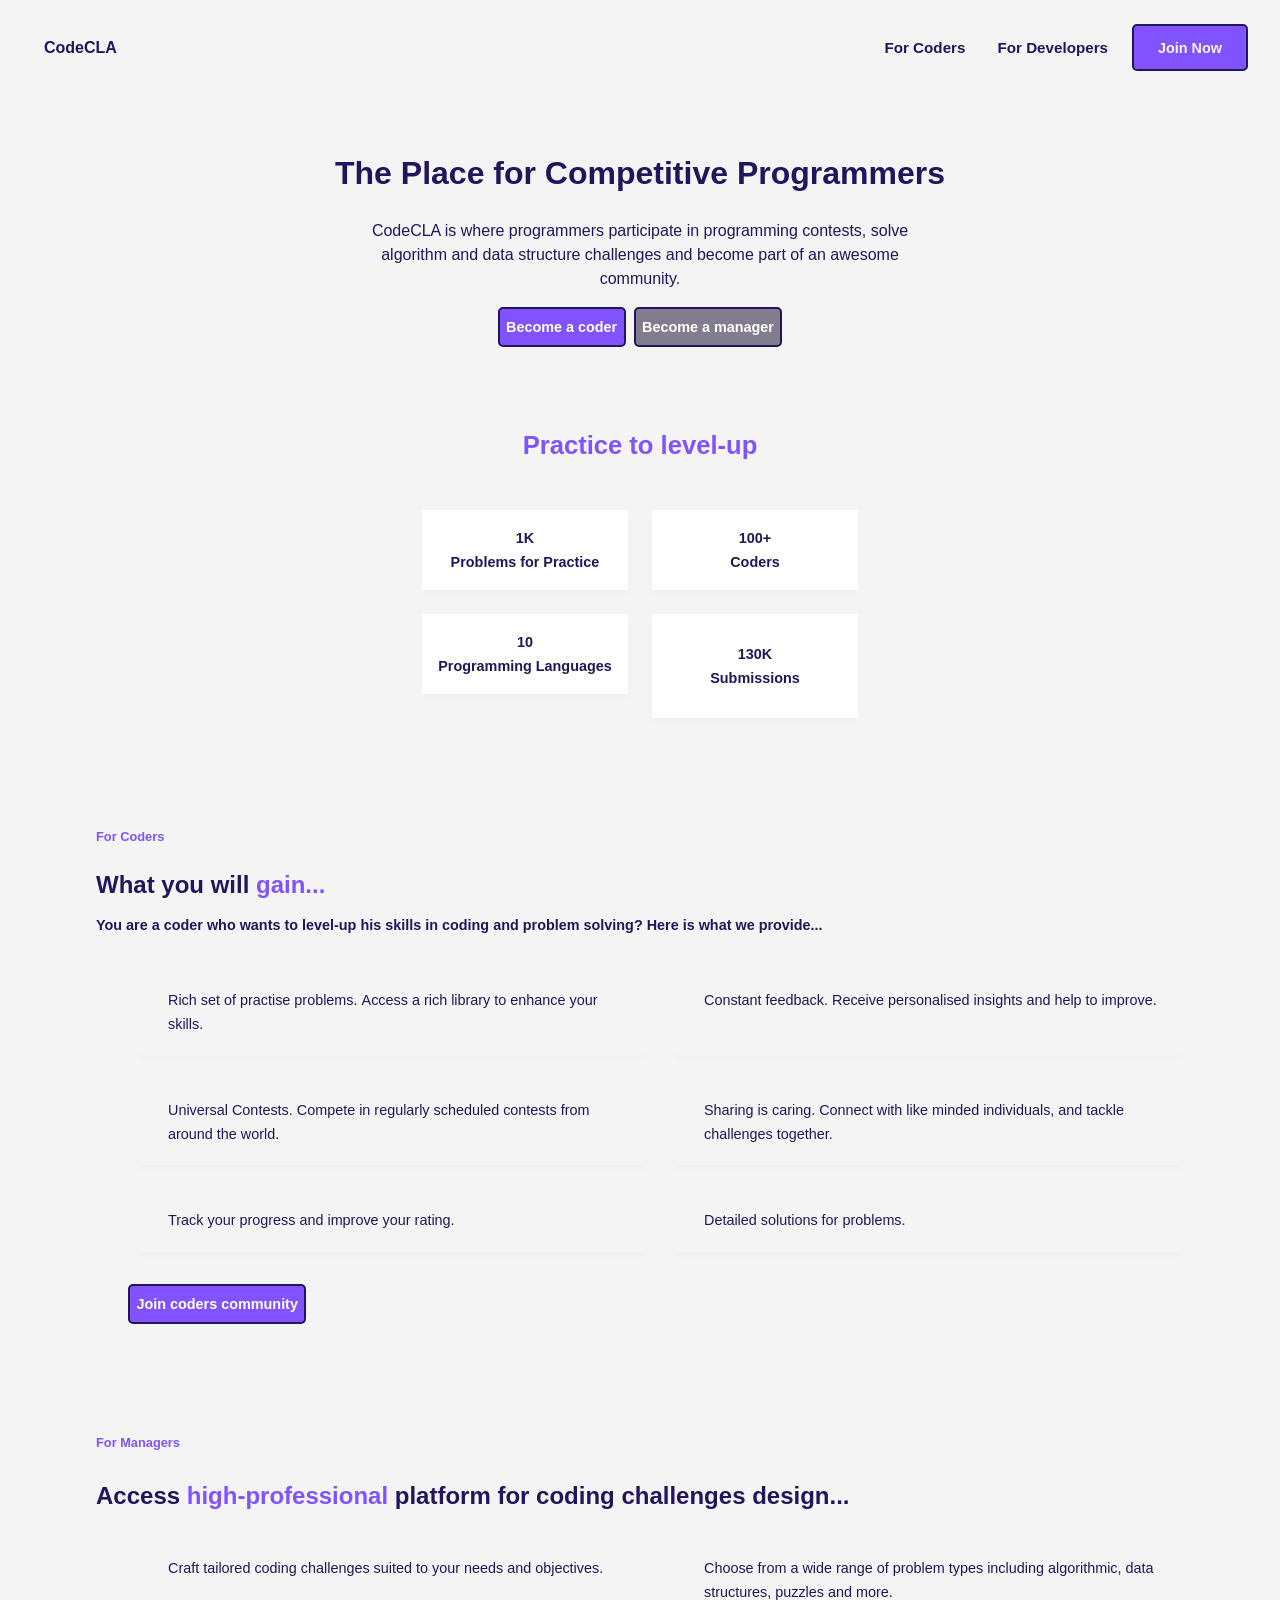
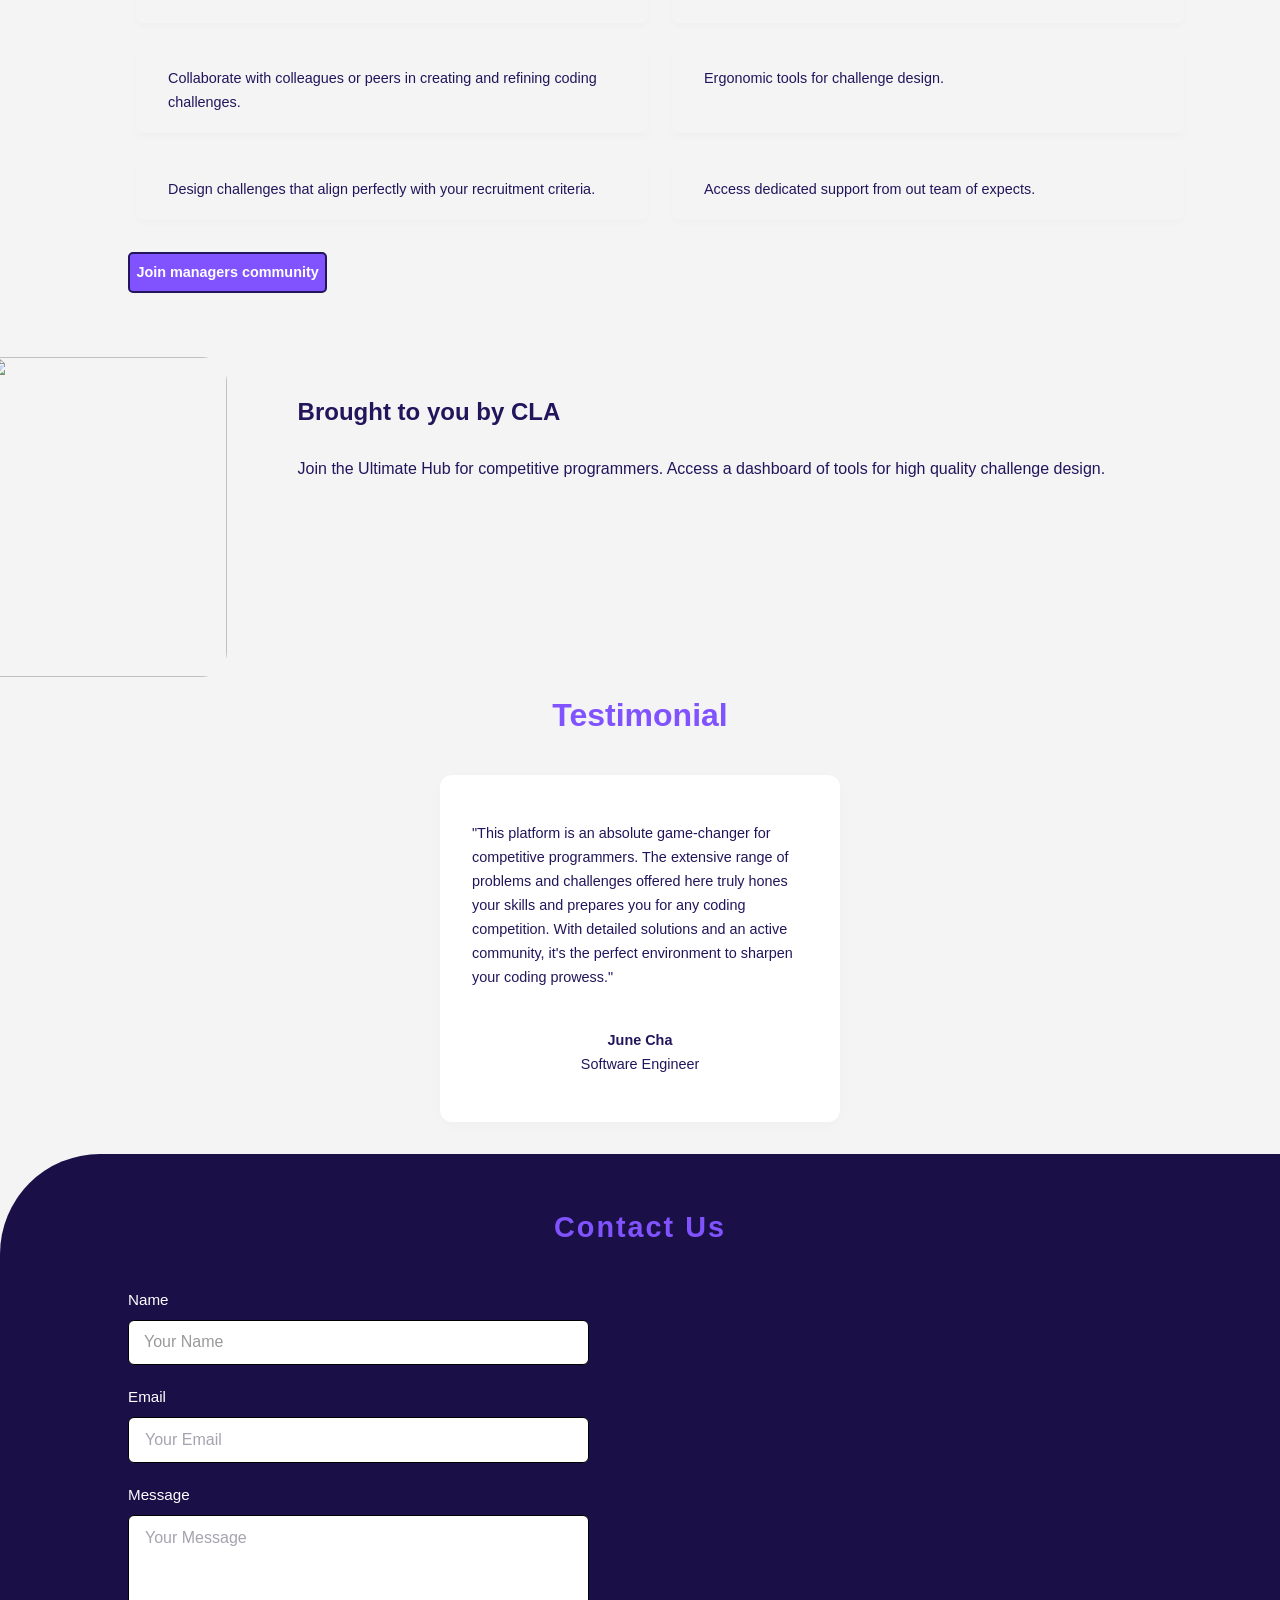
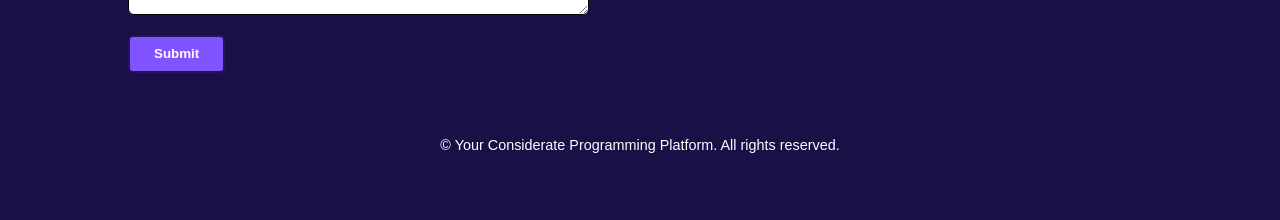
==== commit dcaab178: "further matching changes" ====
--- a/index.html
+++ b/index.html
@@ -40,19 +40,21 @@
                 <p class="hero-descript">
                     CodeCLA is where programmers participate in programming contests, solve algorithm and data structure challenges and become part of an awesome community.
                 </p>
-                <a href="becomeacoder.html" class="btn-primary">Become a Coder</a>
-                <a href="becomeamanager.html" class="btn-secondary">Become a Manager</a>
+                <div class="hero-buttons">
+                <a href="becomeacoder.html" class="btn-primary">Become a coder</a>
+                <a href="becomeamanager.html" class="btn-secondary">Become a manager</a>
+                </div>
             </div>
         </section>
 
     <!-- practice section-->
         <section class="practice-section">
             <div class="practice-card">
-                <h2>Practice to Level Up</h2>
+                <h2>Practice to level-up</h2>
                 <ul class="practice-content">
-                    <li>1K <br> Problems Practice </li>
-                    <li>10+ <br> Programming Languages</li>
+                    <li>1K <br> Problems for Practice </li>
                     <li>100+ <br> Coders</li>
+                    <li>10 <br> Programming Languages</li>
                     <li>130K <br> Submissions</li>
                 </ul>
             </div>
@@ -63,34 +65,38 @@
             <div class="coders-card">
                 <h2>For Coders</h2>
                 <h3>What you will <span>gain...</span></h3>
-                <p>You are a coder who wants to level-up his skills in coding and problem solving? Here is what we provide...</p>
+                    <p>You are a coder who wants to level-up his skills in coding and problem solving? Here is what we provide...</p>
                 <ul class="coders-content">
-                    <li>Extensive set of practise problems. Access a rich library to enhance your skills. </li>
-                    <li>Constant feedback. Receive personalised insights and help to improve. </li>
-                    <li>Track your progress and improve your rating. </li>
-                    <li>Universal Contests. Compete in regularly scheduled contests from around the world. </li>
-                    <li>Sharing is caring. Connect with like minded individuals, and tackle challenges together. </li>
-                    <li>Detailed solutions for problems. </li>
+                    <li>Rich set of practise problems<span class="mobile-hide-dot">.</span><br class="mobile-break">Access a rich library to enhance your skills<span class="mobile-hide-dot">.</span></li>
+                    <li>Constant feedback<span class="mobile-hide-dot">.</span><br class="mobile-break">Receive personalised insights and help to improve<span class="mobile-hide-dot">.</span></li>
+                    <li>Universal Contests<span class="mobile-hide-dot">.</span><br class="mobile-break">Compete in regularly scheduled contests from around the world<span class="mobile-hide-dot">.</span></li>
+                    <li>Sharing is caring<span class="mobile-hide-dot">.</span><br class="mobile-break">Connect with like minded individuals, and tackle challenges together<span class="mobile-hide-dot">.</span></li>
+                    <li>Track your progress and improve your rating<span class="mobile-hide-dot">.</span></li>
+                    <li>Detailed solutions for problems<span class="mobile-hide-dot">.</span></li>
                 </ul>
+                <div class="coders-button">
+                    <a href="joincoderscommunity.html" class="btn-primary">Join coders community</a>
+                </div>
             </div>
-            <a href="joincoderscommunity.html" class="btn-primary">Join Coders Community</a>
         </section>
 
     <!-- managers section-->
         <section class="managers-section">
             <div class="managers-card">
                 <h2>For Managers</h2>
-                <p>Access <span>high-professional </span>platform for coding challenges design</p>
+                <h3>Access <span>high-professional </span>platform for coding challenges design...</h3>
                 <ul class="managers-content">
-                    <li>Craft tailored coding challenges suited to your needs and objectives.</li>
-                    <li>Choose from a wide range of problem types including algorithmic, data structures, puzzles and more.</li>
-                    <li>Collaborate with colleagues or peers in creating and refining coding challenges.</li>
-                    <li>Design challenges that align perfectly with your recruitment criteria.</li>
-                    <li>Ergibinuc tools for challenge design.</li>
-                    <li>Access dedicated support from out team of expects.</li>
+                    <li>Craft tailored coding challenges suited to your needs and objectives<span class="mobile-hide-dot">.</span></li>
+                    <li>Choose from a wide range of problem types including algorithmic, data structures, puzzles and more<span class="mobile-hide-dot">.</span></li>
+                    <li>Collaborate with colleagues or peers in creating and refining coding challenges<span class="mobile-hide-dot">.</span></li>
+                    <li>Ergonomic tools for challenge design<span class="mobile-hide-dot">.</span></li>
+                    <li>Design challenges that align perfectly with your recruitment criteria<span class="mobile-hide-dot">.</span></li>
+                    <li>Access dedicated support from out team of expects<span class="mobile-hide-dot">.</span></li>
                 </ul>
+                 <div class="managers-button">
+                    <a href="joinmangersscommunity.html" class="btn-primary">Join managers community</a>
+                </div>
             </div>
-            <a href="joinmangersscommunity.html" class="btn-primary">Join Managers Community</a>
         </section>
 
     <!-- showcase section-->
@@ -101,9 +107,7 @@
             </div>
             <div class="showcase-card">
                 <div class="logo1">
-                <img src="assets/logo.svg" alt="" class="title-logo">
-            </div>
-            <div class="showcase-content">
+                <img src="assets/logo.svg" alt="" class="showcase-logo">
                 <h2>Brought to you by CLA</h2>
                 <p>Join the Ultimate Hub for competitive programmers. Access a dashboard of tools for high quality challenge design.</p>
             </div>
@@ -111,39 +115,48 @@
         </div>
         </section>
 
-        <!-- testimonial-->
+    <!-- testimonial-->
         <section class="testimonial-section">
+            <h2>Testimonial</h2>
             <div class="testimonial-card">
-                    <h2>Testimonial</h2>
                 <blockquote>
                     "This platform is an absolute game-changer for competitive programmers. The extensive range of problems and challenges offered here truly hones your skills and prepares you for any coding competition. With detailed solutions and an active community, it's the perfect environment to sharpen your coding prowess."
                 </blockquote>
                 <img src="assets/coding.png" alt="" class="test-image">
-                <p class="author"> - June. C <cite>(Software Engineer)</cite></p>
+                <p class="author"> June Cha <br><cite>Software Engineer</cite></p>
             </div>
         </section>
     </main>
 
-    <!-- Footer -->
-    <footer class="contact-section">
-        <div class="contact-container">
-            <form class="contact-form" action="#" method="POST">
-                <h3>Contact Us</h3>
-                <div class="contact-input-group">
-                    <input type="text" name="name" placeholder="Your Name" required>
+    <!-- contact us -->
+    <section class="contact-section">
+    <div class="contact-card">
+        <form class="contact-form" action="#" method="POST">
+            <div>
+            <h3>Contact Us</h3>
+            </div>
+            <div class="contact-input-group">
+                <label for="contact-name">Name</label>
+                <div class="isolated-wrapper">
+                <input type="text" id="contact-name" name="name" placeholder="" required>
+                <span class="custom-placeholder"><span class="isolated-word">Your</span> Name</span>
                 </div>
-                <div class="contact-input-group">
-                    <input type="email" name="email" placeholder="Your Email" required>
-                </div>
-                <div class="contact-input-group">
-                    <textarea name="message" rows="4" placeholder="Your Message" required></textarea>
-                </div>
-                <button type="submit" class="btn-primary">Send Message</button>
-            </form>
-            <div class="footer">
-            <p>&copy; 2026 CodeCLA. All rights reserved.</p>
             </div>
+            <div class="contact-input-group">
+                <label for="contact-email">Email</label>
+                <input type="email" id="contact-email" name="email" placeholder="Your Email" required>
+            </div>
+            <div class="contact-input-group">
+                <label for="contact-message">Message</label>
+                <textarea id="contact-message" name="message" rows="4" placeholder="Your Message" required></textarea>
+            </div>
+            <button type="submit" class="btn-primary-contact">Submit</button>
+        </form>
+        <div class="footer-landing">
+            <p>&copy; Your Considerate Programming Platform. All rights reserved.</p>
         </div>
-    </footer>
+    </div>
+    </section>
+
 </body>
 </html>
--- a/style.css
+++ b/style.css
@@ -17,17 +17,18 @@
 
 * {
   box-sizing: border-box;
-  margin: 0;
-  padding: 0;
+  margin-left: 0;
+  margin-right: 0;
 }
 
 body {
   font-family: var(--font-main);
-  background-color: var(--white);
+  background-color: var(--bg-color);
   color: var(--body-text);
   line-height: 1.5rem;
   font-size: 0.9rem;
-  font-weight: 250;
+  font-weight: 350;
+  margin: 0;
 }
 
 /* buttons - general*/
@@ -35,7 +36,7 @@
 .btn-nav {
   display: inline-block;
   background-color: var(--primary);
-  color: var(--white);
+  color: var(--bg-color);
   padding: 0.6rem 1.5rem;
   border: 2px solid var(--body-text);
   border-radius: 5px;
@@ -49,12 +50,12 @@
   background-color: var(--primary);
   color: var(--white);
   border: 2px solid var(--body-text);
-  padding: 0.6rem 1.5rem;
+  padding: 0.4rem;
   border-radius: 5px;
   font-weight: 700;
   text-decoration: none;
   transition: all 0.2s ease;
-  margin-top: 2.5rem;
+  display: inline-block;
 }
 
 .btn-primary:hover {
@@ -65,12 +66,12 @@
   background-color: var(--gray-light);
   color: var(--white);
   border: 2px solid var(--body-text);
-  padding: 0.6rem 1.5rem;
-  text-decoration: none;
-  font-weight: 700;
+  padding: 0.4rem;
   border-radius: 5px;
+  font-weight: 700;
+  text-decoration: none;
   transition: all 0.2s ease;
-  margin-top: 2.5rem;
+  display: inline-block;
 }
 
 .btn-secondary:hover {
@@ -78,9 +79,6 @@
 }
 
 header {
-  background-color: var(--bg-color);
-  box-shadow: 0 4px 20px rgba(35, 21, 91, 0.05);
-  border-bottom: 1px solid rgba(129, 125, 142, 0.1) ;
   position: sticky;
   top: 0;
   z-index: 100;
@@ -119,10 +117,11 @@
 nav {
   display: flex;
   align-items: center;
-  padding: 2rem 4%;
+  padding: 1.5rem 2.5%;
   max-width: 1400px;
   margin: 0;
   gap: 1.5rem;
+  background-color: var(--bg-color);
 }
 
 .nav-links {
@@ -143,7 +142,7 @@
   text-decoration: none;
   color: var(--body-text);
   font-size: 0.95rem;
-  font-weight: 500;
+  font-weight: 550;
   white-space: nowrap;
 }
 
@@ -168,17 +167,20 @@
   align-items: center;
   justify-content: center;
   text-align: center;
-  padding: 5rem 5%;
-  margin: 0;
+  padding: 0rem 5%;
   width: 100%;
   background-color: var(--bg-color);
+  margin: 0;
+}
+
+.hero-card {
+  padding: 2rem;
 }
 
 .hero-card h1 {
   display: flex;
   align-items: center;
   justify-content: center;
-  gap: 2rem;
   font-size: 2rem;
   line-height: 1.2;
 }
@@ -190,65 +192,97 @@
   justify-content: left;
   max-width: 600px;
   font-size: 1rem;
-  color: var(--gray-light);
-  padding: 2rem;
   margin-left: auto;
   margin-right: auto;
 }
 
+.hero-buttons {
+  display: flex;
+  align-items: center;
+  justify-content: center;
+  gap: 0.5rem;
+}
+
 /*practice area*/
 
 .practice-section {
-  justify-content: center;
-  padding: 2rem 5%;
+  display: block;
+  padding: 0rem 5%;
+  justify-content: center;
   text-align: center;
   box-sizing: border-box;
   margin: 0;
-  margin-top: 2rem;
   background-color: var(--bg-color);
+  margin-top: 0;
+  margin-top: 0;
+}
+
+.practice-card {
+  padding: 2rem;
 }
 
 .practice-card h2 {
   display: block;
   text-align: center;
-  font-size: 1.5rem;
-  margin-bottom: 2rem;
+  font-size: 1.6rem;
+  color: var(--primary);
 }
 
 .practice-content {
   display: grid;
   grid-template-columns: repeat(2, 1fr);
   gap: 1.5rem;
-  width: fit-content;
+  width: 100%;
+  max-width: 500px;
   margin: 0 auto;
   box-sizing: border-box;
+  padding: 2rem;
 }
 
 .practice-content li {
   display: flex;
   flex-direction: column;
   background: var(--white);
-  padding: 1.2rem;
+  padding: 1rem;
   font-weight: 700;
   box-shadow: 0 4px 6px rgba(0, 0, 0, 0.02);
-  padding-left: 1.8rem;
+  justify-content: center;
+  align-items: center;
+}
+
+.practice-content li:nth-child(3) {
+  margin-bottom: 1.5rem;
+}
+
+/* full stops */
+
+.mobile-hide-dot {
+  margin-left: -0.25;
+  display: inline;
+  white-space: nowrap;
+  margin-right: 4px;
+}
+
+.mobile-break {
+  display: none;
 }
 
 /* coders section */
 
 .coders-section {
-  align-items: center;
-  justify-content: center;
-  padding: 2rem 5%;
-  text-align: center;
-  margin: 0;
-  margin-top: 2rem;
+  justify-content: center;
+  padding: 0rem 5%;
+  text-align: center;
+  margin: 0;
+  width: 100%;
   background-color: var(--bg-color);
+  margin-top: 0;
+  margin-bottom: 0;
 }
 
  .coders-card {
   display: block;
-  text-align: center;
+  text-align: left;
   gap: 1.5rem;
   padding: 2rem;
 }
@@ -276,8 +310,8 @@
 .coders-card p {
   text-align: left;
   font-size: 0.9rem;
-  margin-bottom: 1rem;
   font-weight: 600;
+  margin-bottom: 2rem;
 }
 
 .coders-content {
@@ -286,159 +320,172 @@
   grid-template-columns: repeat(2, 1fr);
   gap: 1.5rem;
   width: 100%;
-  padding: 2rem;
   border-radius: 8px;
-  margin: 0 auto;
+  margin: 0;
   box-sizing: border-box;
 }
 
 .coders-content li {
-  display: flex;
+  display: inline;
   flex-direction: column;
-  justify-content: center;
   padding: 1.2rem;
   border-radius: 8px;
   box-shadow: 0 4px 6px rgba(0, 0, 0, 0.02);
-  padding-left: 1.8rem;
-  background-image: url(assets/ok.svg);
-  background-repeat: no-repeat;
-  background-position: 0.35rem;
-  background-size: 1rem;    
-}
-
-/* managers section */
-
-.managers-section {
-  padding: 2rem 5%;
-  text-align: center;
-  justify-content: center;
-  margin: 0;
-  margin-top: 2rem;
-  background-color: var(--bg-color);
-}
-
-.managers-card {
-  display: block;
-  text-align: center;
-  gap: 1.5rem;
-  padding: 2rem;
-}
-
-.managers-card h2 {
-  text-align: left;
-  font-size: 0.8rem;
-  margin-bottom: 1rem;
-  color: var(--primary);
-}
-
-.managers-card p {
-  text-align: left;
-  color: var(--body-text);
-  font-size: 1.5rem;
-  font-weight: 700;
-  margin-top: 0rem;
-  margin-bottom: 2rem;
-}
-
-.managers-card p span {
-  color:var(--primary);
-  font-weight: 700;
-}
-
-.managers-content {
-  display: grid;
-  text-align: left;
-  grid-template-columns: repeat(2, 1fr);
-  gap: 1.5rem;
-  width: 100%;
-  padding: 2rem;
-  border-radius: 8px;
-  box-sizing: border-box;
-}
-
-.managers-content li {
-  display: flex;
-  flex-direction: column;
-  justify-content: center;
-  padding: 1.2rem;
-  border-radius: 8px;
-  box-shadow: 0 4px 6px rgba(0, 0, 0, 0.02);
-  padding-left: 1.8rem;
+  padding-left: 2rem;
   background-image: url(assets/ok.svg);
   background-repeat: no-repeat;
   background-position: 0.35rem;
   background-size: 1rem;
-}
+  white-space: normal;
+  word-break: normal;
+  overflow-wrap: break-word;
+}
+
+.coders-button {
+  padding: 2rem;
+}
+
+.mobile-break {
+  display: none;
+}
+
+/* managers section */
+
+.managers-section {
+  justify-content: center;
+  padding: 0rem 5%;
+  text-align: center;
+  margin: 0;
+  width: 100%;
+  background-color: var(--bg-color);
+  margin-top: 0;
+  margin-bottom: 0;
+}
+
+.managers-card {
+  display: block;
+  text-align: left;
+  gap: 1.5rem;
+  padding: 2rem;
+}
+
+.managers-card h2 {
+  text-align: left;
+  font-size: 0.8rem;
+  margin-bottom: 1rem;
+  color: var(--primary);
+}
+
+.managers-card h3 {
+  text-align: left;
+  color: var(--body-text);
+  font-size: 1.5rem;
+  font-weight: 600;
+  line-height: 1.4;
+}
+
+.managers-card h3 span {
+  color:var(--primary);
+  font-weight: 700;
+}
+
+.managers-content {
+  display: grid;
+  text-align: left;
+  grid-template-columns: repeat(2, 1fr);
+  gap: 1.5rem;
+  width: 100%;
+  border-radius: 8px;
+  margin: 0;
+  box-sizing: border-box;
+}
+
+.managers-content li {
+  display: inline;
+  flex-direction: column;
+  padding: 1.2rem;
+  border-radius: 8px;
+  box-shadow: 0 4px 6px rgba(0, 0, 0, 0.02);
+  padding-left: 2rem;
+  background-image: url(assets/ok.svg);
+  background-repeat: no-repeat;
+  background-position: 0.35rem;
+  background-size: 1rem;
+  white-space: normal;
+  word-break: normal;
+  overflow-wrap: break-word;
+}
+
+.managers-button {
+  padding: 2rem;
+}
+
 /* showcase section */
 
 .showcase-section {
   display: flex;
   align-items: center;
-  gap: 3rem;
-  padding: 4rem 5%;
-  width: 100;
-  padding: 4rem 5%;
-  text-align: center;
-  justify-content: center;
-  margin: 0;
-  margin-top: 2rem;
-  background-color: var(--bg-color);    
+  padding: 0rem 5%;
+  width: 100%;
+  text-align: center;
+  justify-content: center;
+  margin: 0;
+  background-color: var(--bg-color);   
+  margin-top: 0;
+  margin-bottom: 0; 
 }
 
 .showcase-alignment {
   display: flex;
-  align-items: center;
-  gap: 3rem;
-  width: 90%;
-  max-width: 1200px;
-  margin: 0 auto;
+  align-items: flex-start;
+  width: 100%;
+  margin : 0;
 }
 
 .showcase-img {
-  width: 16rem;            
-  height: auto;
+  position: relative;
+  left: 0;
+  width: 15rem;
+  height: 20rem;
+  object-fit: cover;
   display: block;
-  border-top-right-radius: 30px;
-  border-bottom-right-radius: 30px;
-  overflow: hidden;
-}
-
-.showcase-content {
-  display: flex;
+  border-top-right-radius: 25px;
+  border-bottom-right-radius: 25px;
+  object-position: left;
+  margin-left: -3vw;
+}
+
+.showcase-card {
+  display: block;
   flex-direction: column;
-  gap: 1rem;
-  text-align: left;
-}
-
-.logo1 {
-  display: flex;
-  align-items: center;
-  gap: 0.5rem;
-  margin-left: 0;
-  padding-left: 0;
+  text-align: left;
+  padding-left: 2rem;
+}
+
+.showcase-logo {
+  margin-bottom: 1rem;
+}
+
+.showcase-card h2 {
+  font-size: 1.5rem;
+  font-weight: 600;
   margin-bottom: 2rem;
 }
 
-.logo1 a {
-  text-decoration: none;
-}
-
-.showcase-card h2 {
-  font-size: 1.8rem;
-  margin: 0 0 0.5rem 0;
-}
-
 .showcase-card p {
-  margin: 0 auto;
   line-height: 1.6;
   color: var(--body-text);
+  font-size: 1rem;
 }
 
 /* testimonial section */
 .testimonial-section {
-  padding: 2rem 10%;
-  background-color: var(--white);
-  text-align: center;
+  padding: 0rem 5%;
+  text-align: center;
+  background-color: var(--bg-color);
+  margin: 0;
+  margin-top: 0;
+  margin-bottom: 0;
 }
 
 .testimonial-section h2 {
@@ -455,12 +502,13 @@
 }
 
 .testimonial-card {
-  background: var(--bg-color);
-  padding: 3rem;
+  background-color: var(--white);
+  padding: 2rem;
   border-radius: 12px;
-  max-width: 800px;
+  max-width: 400px;
   margin: 0 auto;
   box-shadow: 0 4px 15px rgba(0, 0, 0, 0.02);
+  margin-bottom: 2rem;
 }
 
 .testimonial-card blockquote {
@@ -472,12 +520,10 @@
 
 .testimonial-card .author {
   font-weight: 700;
-  color: var(--primary);
 }
 
 .testimonial-card cite {
   font-weight: 300;
-  color: var(--gray-light);
   font-style: normal;
 }
 
@@ -485,26 +531,50 @@
 
 .contact-section {
   background-color: var(--dark-purple);
-  color: var(--white);
-  padding: 4rem 10% 2rem;
+  color: var(--body-text);
+  padding: 2rem 10% 2rem;
   text-align: center;
   border-top-left-radius: 100px;
 }
 
-.contact-container {
-  max-width: 600px;
-  margin: 0 auto;
-  text-align: left;
-}
+.contact-card {
+  text-align: left;
+  display: flex;
+  flex-direction: column;
+  gap: 30px;
+  width: auto 0;
+}
+
+.contact-form {
+  display: flex;
+  flex-direction: column;
+  gap: 20px;
+}
+
 .contact-form h3 {
   font-size: 1.8rem;
-  margin-bottom: 1.5rem;
+  color: var(--primary);
+  text-align: center;
+  justify-content: center;
+  letter-spacing: 2px;
+}
+
+.contact-input-group {
+  display: flex;
+  flex-direction: column;
+  gap: 8px;
+  width: 45%;
+}
+
+.contact-input-group label {
+  display: block;
+  font-size: 0.95rem;
+  font-weight: 500;
   color: var(--white);
 }
 
 .contact-form input,
 .contact-form textarea {
-  width: 100%;
   padding: 0.8rem 1rem;
   border: 1px solid;
   border-radius: 6px;
@@ -521,7 +591,6 @@
 .contact-form textarea:focus {
   outline: none;
   border-color: var(--primary);
-  background: rgba(255, 255, 255, 0.1);
 }
 
 .contact-form input::placeholder,
@@ -530,7 +599,15 @@
   opacity: 0.7;
 }
 
-.contact-form .btn-primary {
+.btn-primary-contact {
+  background-color: var(--primary);
+  color: var(--white);
+  border: 2px solid var(--body-text);
+  padding: 0.6rem 1.5rem;
+  border-radius: 5px;
+  font-weight: 700;
+  text-decoration: none;
+  transition: all 0.2s ease;
   width: fit-content;
 }
 
@@ -538,7 +615,34 @@
   color: var(--gray-light);
   font-size: 0.9rem;
   border-top: 1px solid rgba(255, 255, 255, 0.1);
-  padding-top: 1.5rem;
+}
+
+.isolated-wrapper {
+  position: relative;
+  width: 100;
+  display: flex;
+}
+
+.custom-placeholder {
+  position: absolute;
+  padding: 0.8rem 1rem;
+  border-radius: 6px;
+  font-family: var(--font-main);
+  top: 50%;
+  transform: translateY(-50%);
+  pointer-events: none;
+  transition: all 0.2s ease;
+  color: rgba(0, 0, 0, 0.4);
+  font-size: 1rem;
+}
+
+#contact-name:not(:placeholder-shown) + .custom-placeholder {
+  display: none;
+}
+
+#contact-name {
+  width: 100%;
+  box-sizing: border-box;
 }
 
 /* sign up join page */
@@ -553,12 +657,11 @@
   display: flex;
   flex-direction: row;
   margin: 0;
-  padding: 0;
 }
 
 .auth-image-side {
   flex: 1;
-  height: 100vh;
+  height: 75vh;
   background-color: var(--body-text);
   display: flex;
   justify-content: center;
@@ -568,7 +671,6 @@
 .auth-data-side h2 {
   justify-content: center;
   text-align: center;
-  margin-bottom: 2rem;
   color: var(--primary);
 }
 
@@ -585,24 +687,27 @@
 .split-coding {
   display: block;
   width: 75%;
-  max-width: 450px;
+  max-width: 200px;
   height: auto;
   object-fit: contain;
   object-position: center;
 }
 
 .auth-form {
+  display: flex;
+  flex-direction: column;
   justify-content: center;
   width: 100%;
   max-width: 400px;           
-  padding: 2rem;            
+  padding: 1rem;            
   box-sizing: border-box;
   background-color: var(--white);
+  gap: 10px;
+  border-radius: 2%;
 }
 
 .form-group {
   display: flex;
-  margin-bottom: 1.25rem;
   justify-content: center;
   align-items: center;
   width: 100%;       
@@ -610,7 +715,7 @@
 
 .form-group input {
   width: 100%;
-  padding: 0.85rem 1.1rem;
+  padding: .85rem 1rem;
   border-radius: 8px;
   color: var(--white);
   font-family: var(--font-main);
@@ -630,14 +735,13 @@
   transition: all 0.2s ease;
   margin-left: auto;
   margin-right: auto;
-  width: fit-content;
+  width: 60%;
   font-weight: 700;
   text-decoration: none;
   transition: all 0.2s ease;
 }
 
 .auth-account p {
-  margin-top: 1rem;
   text-align: center;
   color: var(--gray-light);
   font-size: 0.9rem;
@@ -655,20 +759,23 @@
 
 /* signin page */
 
-.signin-form h1 {
-  justify-content: center;
-  text-align: center;
-  margin-bottom: 2rem;
+.signin-form h2 {
+  justify-content: center;
+  text-align: center;
   color: var(--primary);
 }
 
 .signin-form {
+  display: flex;
+  flex-direction: column;
   justify-content: center;
   width: 100%;
   max-width: 400px;           
-  padding: 2rem;            
+  padding: 1rem;    
+  border-radius: 2%;        
   box-sizing: border-box;
   background-color: var(--white);
+  gap: 10px;
 }
 
 .signin-form .btn-primary-login {
@@ -682,16 +789,13 @@
   transition: all 0.2s ease;
   margin-left: auto;
   margin-right: auto;
-  width: fit-content;
+  width: 60%;
   font-weight: 700;
   text-decoration: none;
   transition: all 0.2s ease;
-  margin-top: 2rem;
-  margin-bottom: 2rem;
 }
 
 .auth-login p {
-  margin-top: 1rem;
   text-align: center;
   color: var(--gray-light);
   font-size: 0.9rem;
@@ -710,37 +814,18 @@
   justify-content: center;
 }
 
+.footer-landing {
+  padding: 1rem;
+  text-align: center;
+  justify-content: center;
+  color: var(--white);
+}
+
 /* Sizing */
 
 @media (max-width: 767px) {
-  
-  .coders-content{
-    grid-template-columns: 1fr;
-    width: 100%;
-    max-width: none;
-    padding: 1rem 0;
-    margin: 0;
-    box-sizing: border-box;
-  }
-
-  .coders-content li {
-    border: 2px solid #000000;
-  }
-
-  .managers-content {
-    grid-template-columns: 1fr;
-    width: 100%;
-    max-width: none;
-    padding: 1rem 0;
-    margin: 0;
-    box-sizing: border-box;
-  }
-
-  .managers-content li {
-    border: 2px solid #000000;
-  }
-
-  nav {
+
+   nav {
     display: flex;
     justify-content: space-between;
     align-items: center;
@@ -772,4 +857,184 @@
   .logo-short {
     display: inline;
   }
+
+  .hero-card {
+    padding: 0;
+  }
+
+  .hero-card h1 {
+    display: block;
+    text-align: left;
+    max-width: 250px;
+    line-height: 1.6;
+    text-transform: lowercase;
+    padding-left: 2rem;
+  }
+  
+  .hero-card h1::first-letter {
+    text-transform: uppercase;
+  }
+
+  .hero-descript {
+    text-align: left;
+    margin-left: 0;
+    margin-right: 0;
+    font-size: 14px;
+    font-weight: 525;
+    padding-left: 2rem;
+  }
+
+  .practice-content {
+    white-space: nowrap;
+    grid-template-columns: 200px 120px;
+    width: fit-content;
+    height: 300px;
+  }
+
+  .practice-card h2 {
+    color: var(--body-text);
+  }
+
+  .practice-content li:nth-child(3) {
+    margin-bottom: 0;
+  }
+
+  .mobile-hide-dot {
+    display: none;
+  }
+
+  .practice-card {
+    margin-bottom: 0;
+  }
+
+  .coders-card {
+    padding: 1rem;
+  }
+
+  .coders-card h2 {
+    font-size: 20px;
+  }
+
+  .coders-card h3 {
+    font-size: 35px;
+    font-weight: 800;
+  }
+
+  .coders-card h3 span {
+   font-size: 35px;
+   font-weight: 800;
+  }
+
+  .coders-card p::first-letter {
+    text-transform: lowercase;
+  }
+
+  .coders-content {
+    text-align: center;
+    grid-template-columns: 1fr;
+    width: 100%;
+    padding: 0rem;
+    margin-left: 0;
+    box-sizing: border-box;
+  }
+
+  .coders-content li {
+    border: 1px solid #000000;
+  }
+
+  .mobile-break {
+    display: inline;
+  }
+
+  .coders-content li:nth-child(5) {
+    text-align: left;
+  }
+
+  .coders-content li:nth-child(6) {
+    text-align: left;
+  }
+
+  .coders-button {
+    padding: 0;
+    margin-top: 1rem;
+  }
+
+  .managers-card {
+    padding: 1rem;
+  }
+
+  .managers-card h2{
+    font-size: 20px;
+  }
+
+  .managers-card h3 {
+    font-size: 30px;
+    font-weight: 800;
+  }
+
+  .managers-card h3 span {
+    font-size: 30px;
+    font-weight: 800;
+  } 
+
+  .managers-content {
+    text-align: center;
+    grid-template-columns: 1fr;
+    width: 100%;
+    padding: 0rem;
+    margin-left: 0;
+    box-sizing: border-box;
+  }
+
+  .managers-content li {
+    border: 1px solid #000000;
+  }
+
+  .managers-content li:nth-child(4) {
+    text-align: left;
+  }
+
+  .managers-content li:nth-child(6) {
+    text-align: left;
+  }
+
+  .managers-button {
+    padding: 0;
+    margin-top: 1rem;
+  }
+
+  .showcase-alignment {
+    flex-direction: column;
+    align-items: flex-start;
+  }
+
+  .showcase-card {
+    margin-top: 0.25rem;
+    padding-left: 2rem;
+    padding-right: 2rem;
+    text-align: justify;
+  }
+
+  .showcase-logo {
+    padding-left: 1.5rem;
+    padding: 0;
+    margin-top: 0;
+  }
+
+  .showcase-card p {
+    margin-bottom: 1rem;
+  }
+
+  .contact-card h3 {
+    color: var(--white);
+    text-align: left;
+  }
+
+  .contact-input-group {
+    width: 50%;
+  }
+
+  .custom-placeholder .isolated-word {
+    text-transform: uppercase;
+  }
 }
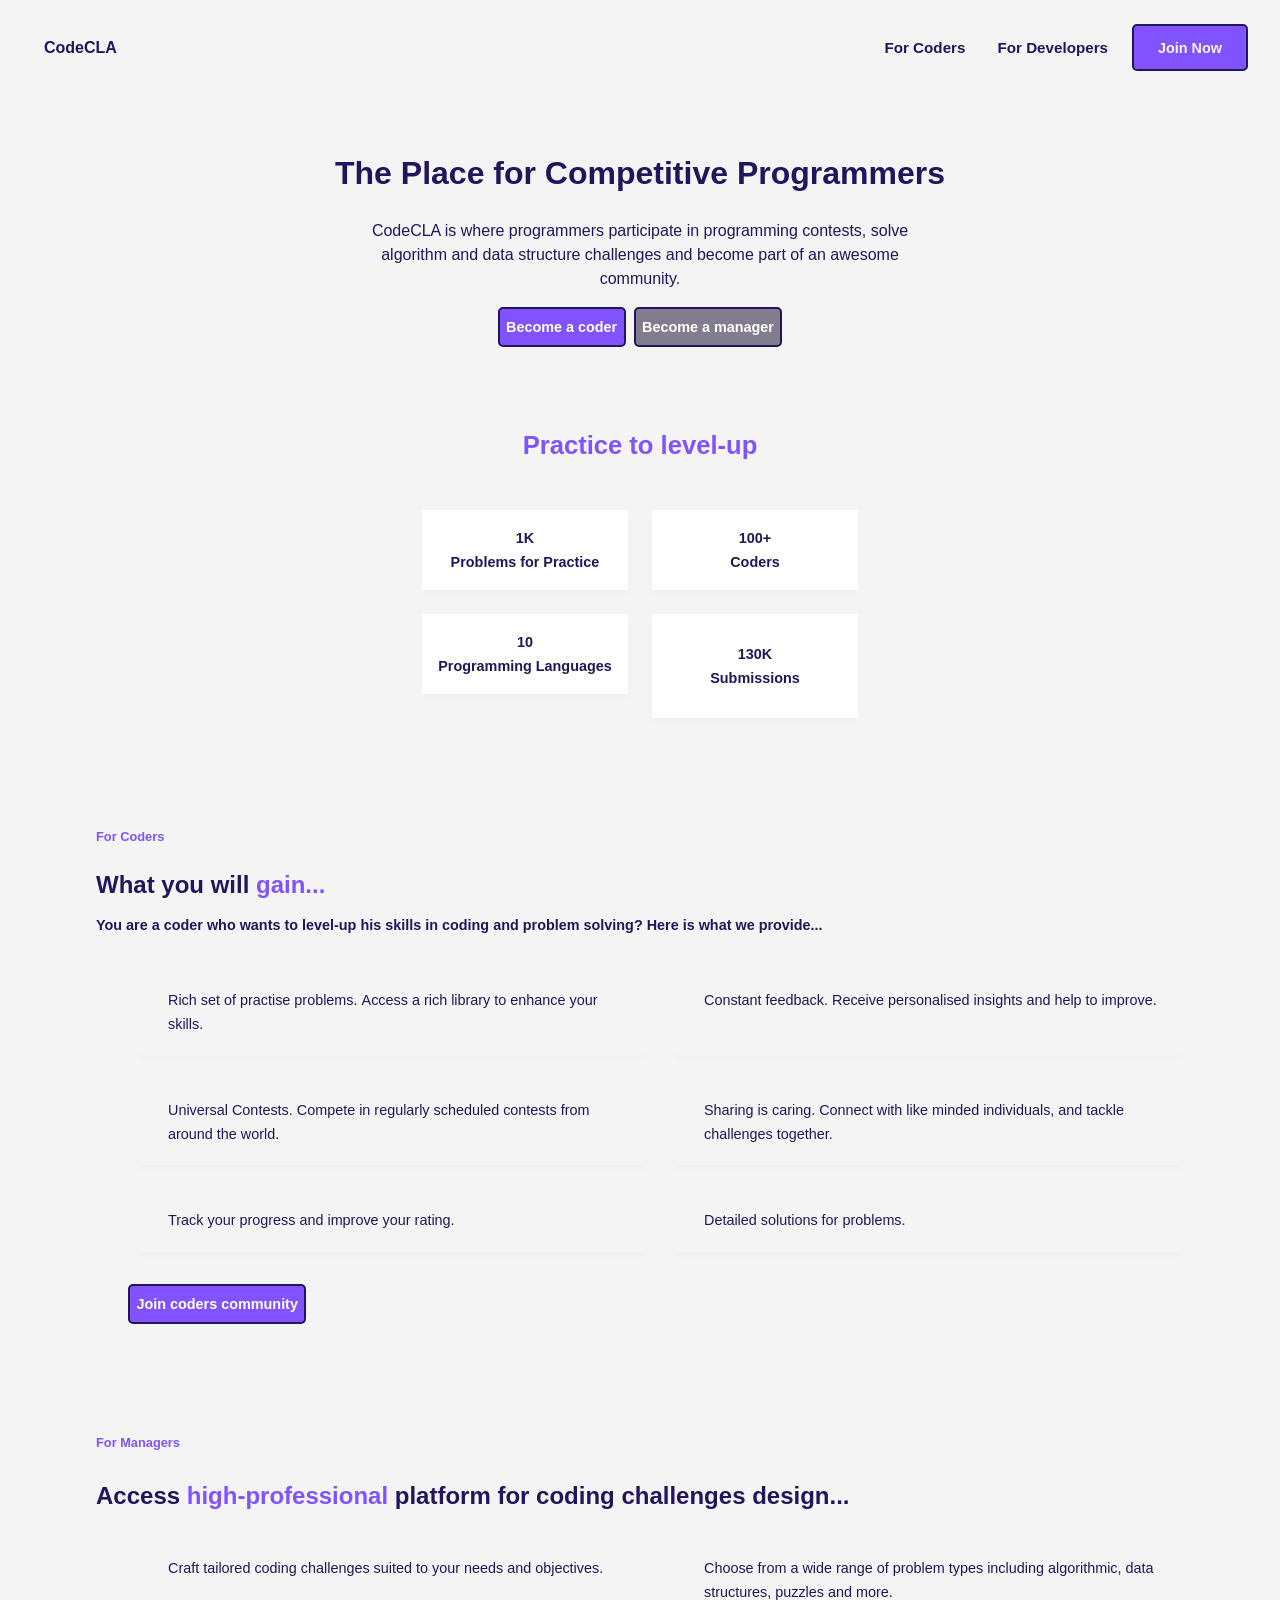
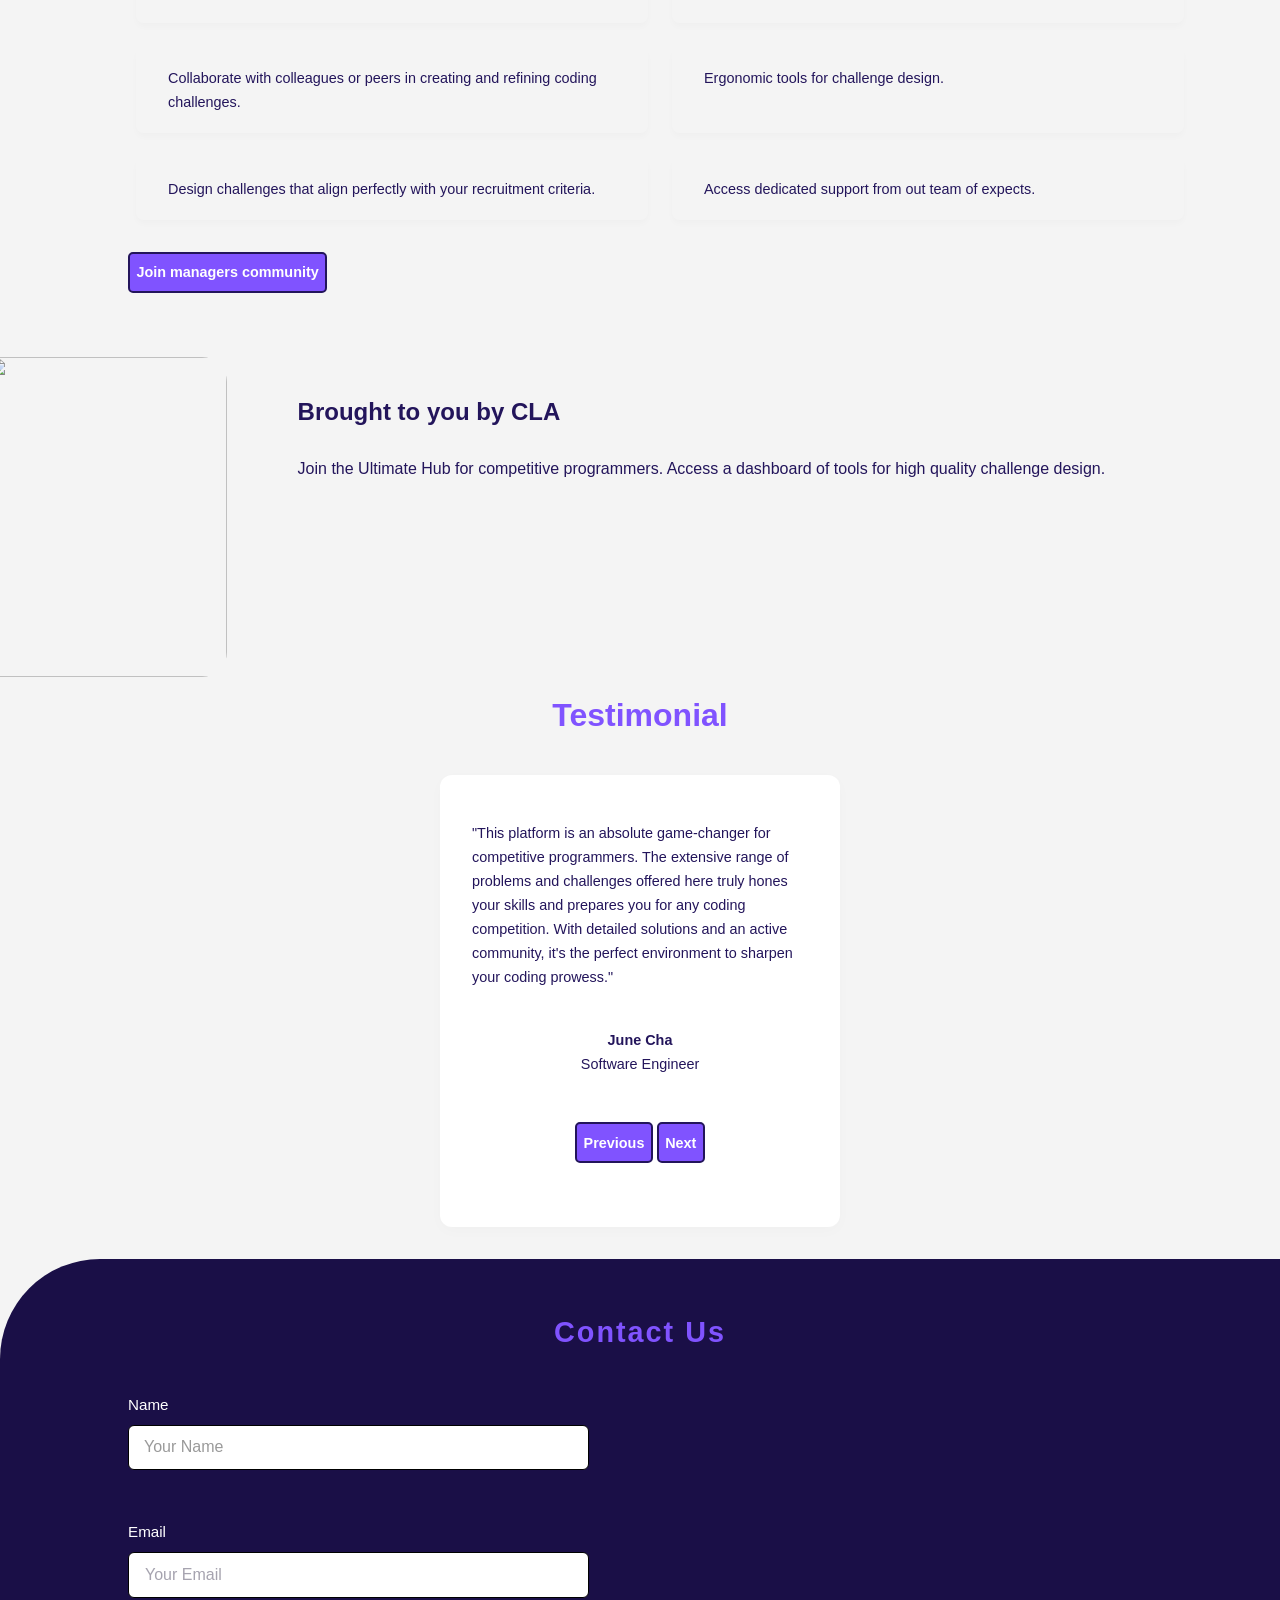
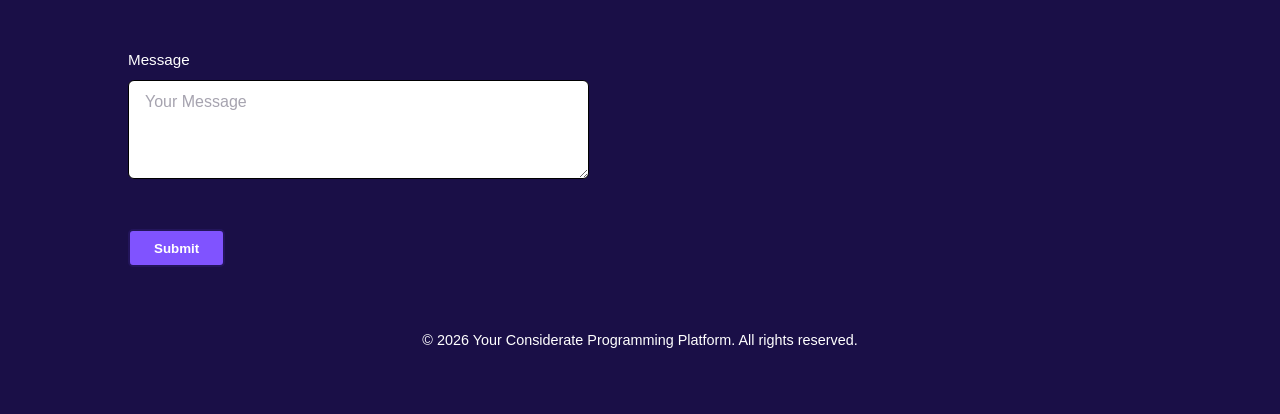
==== commit 2ee1d474: "js" ====
--- a/index.html
+++ b/index.html
@@ -124,39 +124,49 @@
                 </blockquote>
                 <img src="assets/coding.png" alt="" class="test-image">
                 <p class="author"> June Cha <br><cite>Software Engineer</cite></p>
-            </div>
-        </section>
+
+            <div class="test-button">
+                <a href="#" id="prev-btn" class="btn-primary">Previous</a>
+                <a href="#" id="next-btn" class="btn-primary">Next</a>
+        </div>
+        </div>
+    </section>
+
     </main>
 
     <!-- contact us -->
     <section class="contact-section">
     <div class="contact-card">
-        <form class="contact-form" action="#" method="POST">
+        <form class="contact-form" novalidate>
             <div>
             <h3>Contact Us</h3>
             </div>
             <div class="contact-input-group">
                 <label for="contact-name">Name</label>
                 <div class="isolated-wrapper">
-                <input type="text" id="contact-name" name="name" placeholder="" required>
+                <input type="text" id="contact-name" class="contact-name" name="name" placeholder="" required>
                 <span class="custom-placeholder"><span class="isolated-word">Your</span> Name</span>
                 </div>
+                <small class="error-message" id="name-error"></small>
             </div>
             <div class="contact-input-group">
                 <label for="contact-email">Email</label>
                 <input type="email" id="contact-email" name="email" placeholder="Your Email" required>
+                <small class="error-message" id="email-error"></small>
             </div>
             <div class="contact-input-group">
                 <label for="contact-message">Message</label>
                 <textarea id="contact-message" name="message" rows="4" placeholder="Your Message" required></textarea>
+                <small class="error-message" id="message-error"></small>
             </div>
             <button type="submit" class="btn-primary-contact">Submit</button>
         </form>
         <div class="footer-landing">
-            <p>&copy; Your Considerate Programming Platform. All rights reserved.</p>
+            <p>&copy; <span id="current-year">2026</span> Your Considerate Programming Platform. All rights reserved.</p>
         </div>
     </div>
     </section>
-
+    <script src="https://cdn.jsdelivr.net/npm/sweetalert2@11"></script>
+    <script src="script.js"></script>
 </body>
 </html>
--- a/style.css
+++ b/style.css
@@ -527,6 +527,10 @@
   font-style: normal;
 }
 
+.test-button {
+  padding: 2rem;
+}
+
 /* contact us */
 
 .contact-section {
@@ -636,13 +640,21 @@
   font-size: 1rem;
 }
 
-#contact-name:not(:placeholder-shown) + .custom-placeholder {
+.contact-name:not(:placeholder-shown) + .custom-placeholder {
   display: none;
 }
 
-#contact-name {
+.contact-name {
   width: 100%;
   box-sizing: border-box;
+}
+
+.error-message {
+  color: #e63946;
+  font-size: 0.85rem;
+  display: block;
+  margin-top: 0.35rem;
+  min-height: 1.2em;
 }
 
 /* sign up join page */
@@ -1030,10 +1042,6 @@
     text-align: left;
   }
 
-  .contact-input-group {
-    width: 50%;
-  }
-
   .custom-placeholder .isolated-word {
     text-transform: uppercase;
   }
